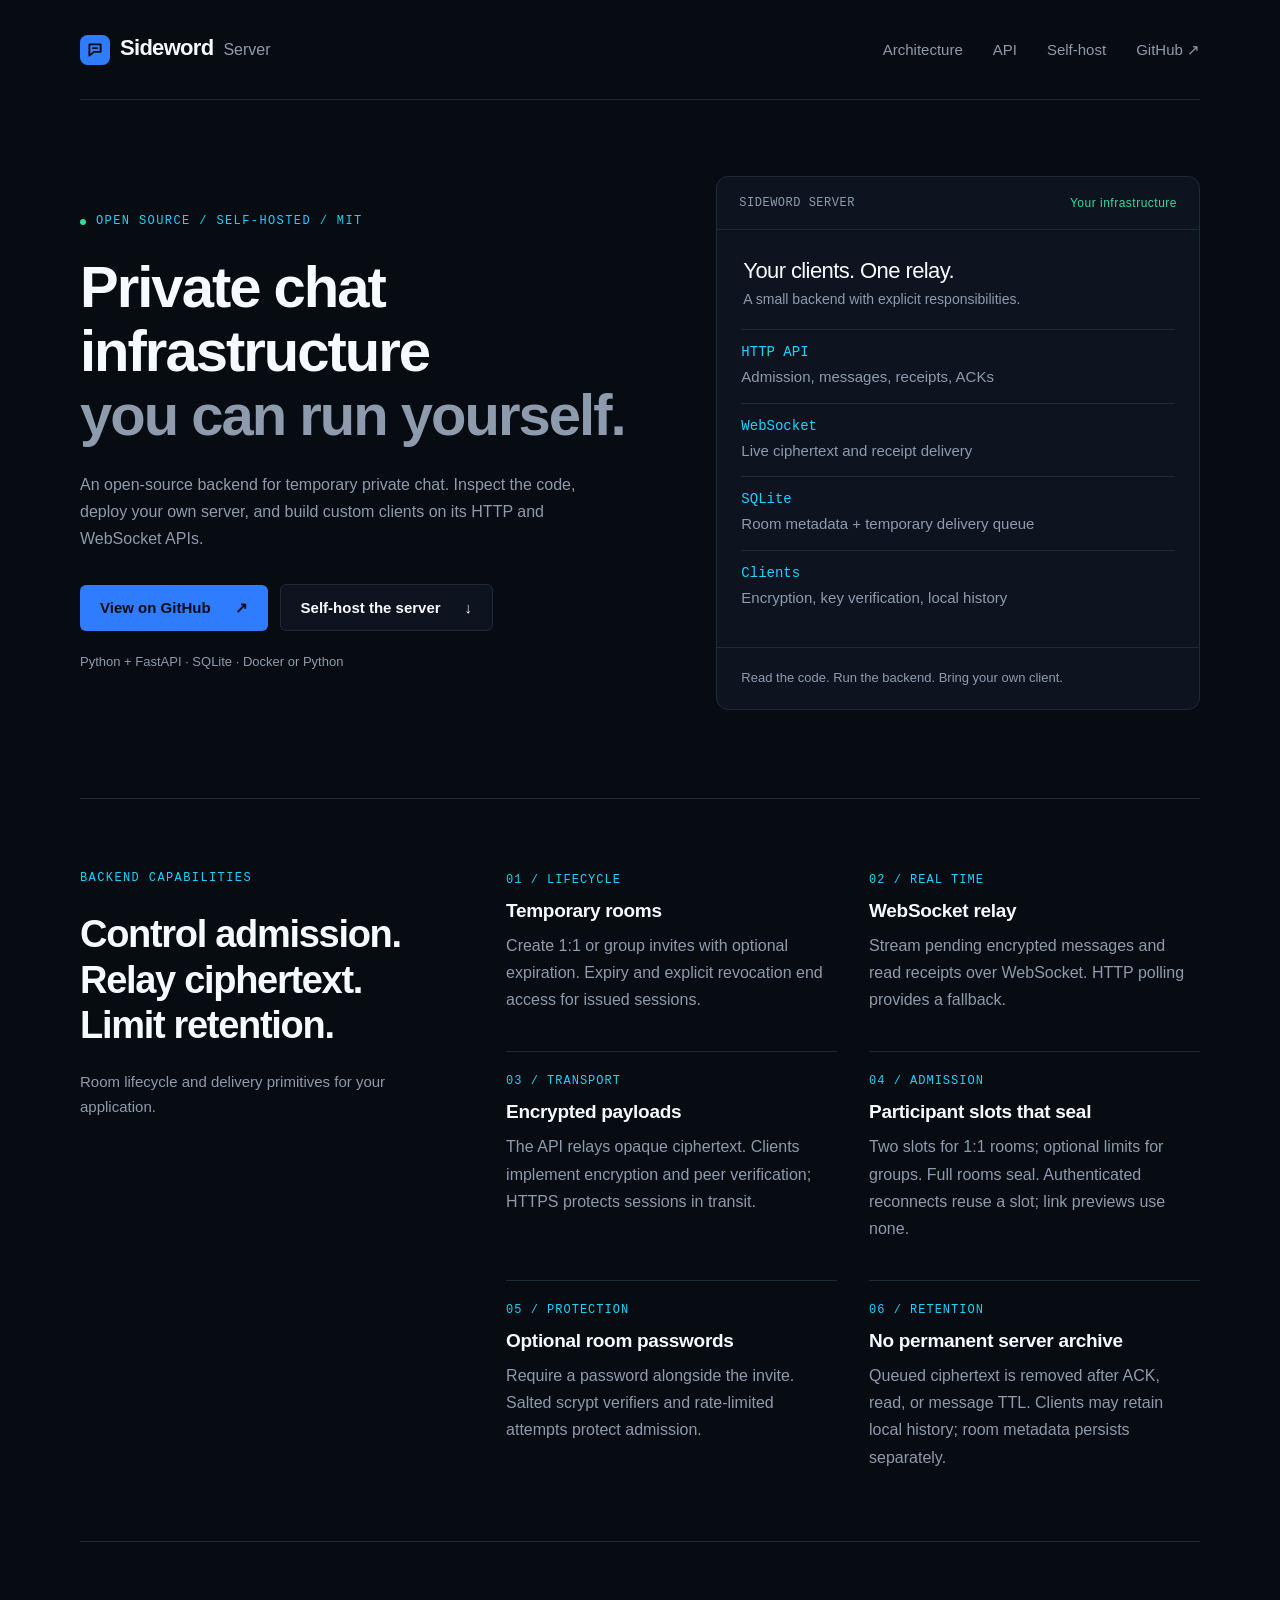
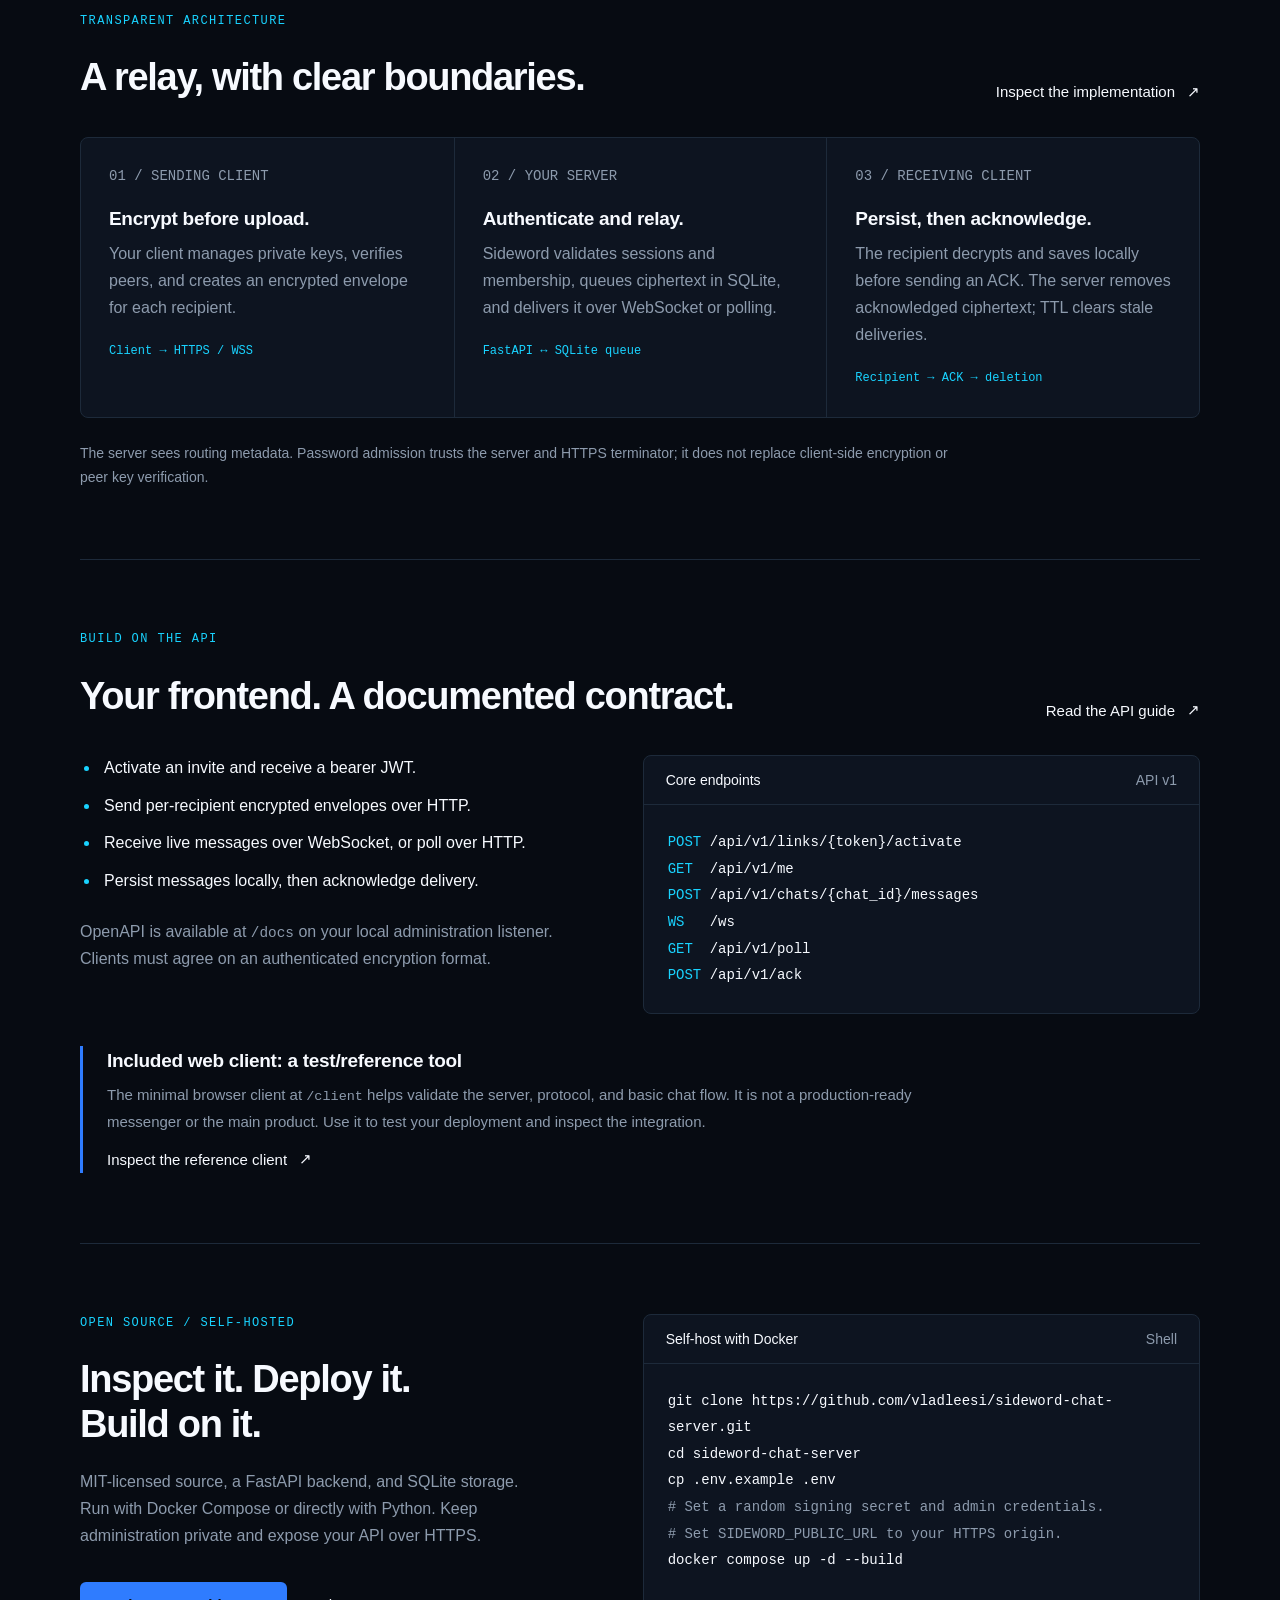
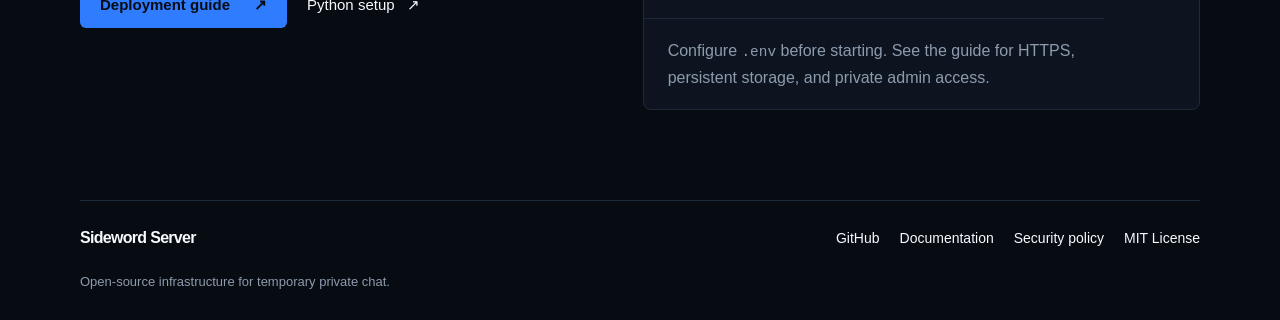
==== docs/index.html @ 50b50681 "docs: refocus landing site on the self-hosted backend" ====
<!doctype html>
<html lang="en">
<head>
  <meta charset="utf-8">
  <meta name="viewport" content="width=device-width, initial-scale=1">
  <meta name="color-scheme" content="dark">
  <meta name="theme-color" content="#070B12">
  <meta name="description" content="Open-source, self-hosted backend for temporary private chat. Build custom clients on HTTP and WebSocket APIs with expiring invites and encrypted payload relay.">
  <title>Sideword Server | Open-Source, Self-Hosted Chat Backend</title>
  <link rel="canonical" href="https://vladleesi.dev/sideword-chat-server/">
  <link rel="sitemap" type="application/xml" href="./sitemap.xml">
  <meta name="robots" content="index, follow, max-image-preview:large">
  <meta property="og:type" content="website">
  <meta property="og:site_name" content="Sideword Server">
  <meta property="og:locale" content="en_US">
  <meta property="og:title" content="Sideword Server | Open-Source, Self-Hosted Chat Backend">
  <meta property="og:description" content="Open-source, self-hosted backend for temporary private chat. Build custom clients on HTTP and WebSocket APIs with expiring invites and encrypted payload relay.">
  <meta property="og:url" content="https://vladleesi.dev/sideword-chat-server/">
  <meta property="og:image" content="https://vladleesi.dev/sideword-chat-server/social-card.png">
  <meta property="og:image:type" content="image/png">
  <meta property="og:image:width" content="1200">
  <meta property="og:image:height" content="630">
  <meta property="og:image:alt" content="Sideword Server. Open-source, self-hosted backend for temporary private chat. HTTP API, WebSocket relay, and expiring invites.">
  <meta name="twitter:card" content="summary_large_image">
  <meta name="twitter:title" content="Sideword Server | Open-Source, Self-Hosted Chat Backend">
  <meta name="twitter:description" content="Open-source, self-hosted backend for temporary private chat. Build custom clients on HTTP and WebSocket APIs with expiring invites and encrypted payload relay.">
  <meta name="twitter:image" content="https://vladleesi.dev/sideword-chat-server/social-card.png">
  <meta name="twitter:image:alt" content="Sideword Server. Open-source, self-hosted backend for temporary private chat. HTTP API, WebSocket relay, and expiring invites.">
  <link rel="icon" href="./mark.svg" type="image/svg+xml">
  <link rel="stylesheet" href="./site.css">
  <script type="application/ld+json">
{
  "@context": "https://schema.org",
  "@graph": [
    {
      "@type": "WebSite",
      "@id": "https://vladleesi.dev/sideword-chat-server/#website",
      "url": "https://vladleesi.dev/sideword-chat-server/",
      "name": "Sideword Server",
      "description": "Open-source, self-hosted backend for temporary private chat. Build custom clients on HTTP and WebSocket APIs with expiring invites and encrypted payload relay.",
      "inLanguage": "en"
    },
    {
      "@type": "WebPage",
      "@id": "https://vladleesi.dev/sideword-chat-server/#webpage",
      "url": "https://vladleesi.dev/sideword-chat-server/",
      "name": "Sideword Server | Open-Source, Self-Hosted Chat Backend",
      "description": "Open-source, self-hosted backend for temporary private chat. Build custom clients on HTTP and WebSocket APIs with expiring invites and encrypted payload relay.",
      "inLanguage": "en",
      "isPartOf": {
        "@id": "https://vladleesi.dev/sideword-chat-server/#website"
      },
      "about": {
        "@id": "https://vladleesi.dev/sideword-chat-server/#software"
      },
      "primaryImageOfPage": {
        "@type": "ImageObject",
        "url": "https://vladleesi.dev/sideword-chat-server/social-card.png",
        "width": 1200,
        "height": 630
      }
    },
    {
      "@type": "SoftwareSourceCode",
      "@id": "https://vladleesi.dev/sideword-chat-server/#software",
      "name": "Sideword Server",
      "description": "Open-source, self-hosted backend for temporary private chat. Build custom clients on HTTP and WebSocket APIs with expiring invites and encrypted payload relay.",
      "url": "https://vladleesi.dev/sideword-chat-server/",
      "codeRepository": "https://github.com/vladleesi/sideword-chat-server",
      "license": "https://opensource.org/license/mit",
      "programmingLanguage": [
        "Python",
        "JavaScript"
      ],
      "runtimePlatform": "Python 3.12+",
      "isAccessibleForFree": true
    }
  ]
}
  </script>
</head>
<body>
  <a class="skip-link" href="#main">Skip to content</a>
  <header class="header wrap">
    <a class="brand" href="./" aria-label="Sideword home"><img src="./mark.svg" width="30" height="30" alt="">Sideword <span class="brand-suffix">Server</span></a>
    <nav aria-label="Main navigation">
      <a href="#how-it-works">Architecture</a>
      <a href="#api">API</a>
      <a href="#deploy">Self-host</a>
      <a href="https://github.com/vladleesi/sideword-chat-server">GitHub <span aria-hidden="true">&#8599;</span></a>
    </nav>
  </header>
  <main id="main">
    <section class="hero wrap" aria-labelledby="hero-title">
      <div class="hero-copy">
        <p class="eyebrow"><span class="signal" aria-hidden="true"></span> Open source / Self-hosted / MIT</p>
        <h1 id="hero-title">Private chat infrastructure<br><span>you can run yourself.</span></h1>
        <p class="lead">An open-source backend for temporary private chat. Inspect the code, deploy your own server, and build custom clients on its HTTP and WebSocket APIs.</p>
        <div class="actions">
          <a class="button primary" href="https://github.com/vladleesi/sideword-chat-server">View on GitHub <span aria-hidden="true">&#8599;</span></a>
          <a class="button secondary" href="#deploy">Self-host the server <span aria-hidden="true">&#8595;</span></a>
        </div>
        <p class="footnote">Python + FastAPI &middot; SQLite &middot; Docker or Python</p>
      </div>
      <figure class="room" aria-labelledby="room-caption">
        <div class="room-top"><span class="mono">SIDEWORD SERVER</span><span class="sealed">Your infrastructure</span></div>
        <div class="room-heading"><span class="room-title">Your clients. One relay.</span><span class="muted">A small backend with explicit responsibilities.</span></div>
        <dl class="server-contract">
          <div><dt>HTTP API</dt><dd>Admission, messages, receipts, ACKs</dd></div>
          <div><dt>WebSocket</dt><dd>Live ciphertext and receipt delivery</dd></div>
          <div><dt>SQLite</dt><dd>Room metadata + temporary delivery queue</dd></div>
          <div><dt>Clients</dt><dd>Encryption, key verification, local history</dd></div>
        </dl>
        <figcaption id="room-caption">Read the code. Run the backend. Bring your own client.</figcaption>
      </figure>
    </section>
    <section class="features wrap" id="privacy" aria-labelledby="privacy-title">
      <div class="section-intro"><p class="eyebrow">Backend capabilities</p><h2 id="privacy-title">Control admission.<br>Relay ciphertext.<br>Limit retention.</h2><p>Room lifecycle and delivery primitives for your application.</p></div>
      <div class="feature-grid">
        <article><span class="number">01 / LIFECYCLE</span><h3>Temporary rooms</h3><p>Create 1:1 or group invites with optional expiration. Expiry and explicit revocation end access for issued sessions.</p></article>
        <article><span class="number">02 / REAL TIME</span><h3>WebSocket relay</h3><p>Stream pending encrypted messages and read receipts over WebSocket. HTTP polling provides a fallback.</p></article>
        <article><span class="number">03 / TRANSPORT</span><h3>Encrypted payloads</h3><p>The API relays opaque ciphertext. Clients implement encryption and peer verification; HTTPS protects sessions in transit.</p></article>
        <article><span class="number">04 / ADMISSION</span><h3>Participant slots that seal</h3><p>Two slots for 1:1 rooms; optional limits for groups. Full rooms seal. Authenticated reconnects reuse a slot; link previews use none.</p></article>
        <article><span class="number">05 / PROTECTION</span><h3>Optional room passwords</h3><p>Require a password alongside the invite. Salted scrypt verifiers and rate-limited attempts protect admission.</p></article>
        <article><span class="number">06 / RETENTION</span><h3>No permanent server archive</h3><p>Queued ciphertext is removed after ACK, read, or message TTL. Clients may retain local history; room metadata persists separately.</p></article>
      </div>
    </section>
    <section class="how wrap" id="how-it-works" aria-labelledby="how-title">
      <div class="section-heading"><div><p class="eyebrow">Transparent architecture</p><h2 id="how-title">A relay, with clear boundaries.</h2></div><a class="text-link" href="https://github.com/vladleesi/sideword-chat-server/tree/main/app">Inspect the implementation <span aria-hidden="true">&#8599;</span></a></div>
      <ol class="steps">
        <li><span class="step-number">01 / SENDING CLIENT</span><h3>Encrypt before upload.</h3><p>Your client manages private keys, verifies peers, and creates an encrypted envelope for each recipient.</p><code>Client &#8594; HTTPS / WSS</code></li>
        <li><span class="step-number">02 / YOUR SERVER</span><h3>Authenticate and relay.</h3><p>Sideword validates sessions and membership, queues ciphertext in SQLite, and delivers it over WebSocket or polling.</p><code>FastAPI &#8596; SQLite queue</code></li>
        <li><span class="step-number">03 / RECEIVING CLIENT</span><h3>Persist, then acknowledge.</h3><p>The recipient decrypts and saves locally before sending an ACK. The server removes acknowledged ciphertext; TTL clears stale deliveries.</p><code>Recipient &#8594; ACK &#8594; deletion</code></li>
      </ol>
      <p class="architecture-note">The server sees routing metadata. Password admission trusts the server and HTTPS terminator; it does not replace client-side encryption or peer key verification.</p>
    </section>
    <section class="developer wrap" id="api" aria-labelledby="api-title">
      <div class="section-heading"><div><p class="eyebrow">Build on the API</p><h2 id="api-title">Your frontend. A documented contract.</h2></div><a class="text-link" href="https://github.com/vladleesi/sideword-chat-server/blob/main/docs/API.md">Read the API guide <span aria-hidden="true">&#8599;</span></a></div>
      <div class="developer-grid">
        <div>
          <ul class="api-points">
            <li>Activate an invite and receive a bearer JWT.</li>
            <li>Send per-recipient encrypted envelopes over HTTP.</li>
            <li>Receive live messages over WebSocket, or poll over HTTP.</li>
            <li>Persist messages locally, then acknowledge delivery.</li>
          </ul>
          <p class="muted">OpenAPI is available at <code>/docs</code> on your local administration listener. Clients must agree on an authenticated encryption format.</p>
        </div>
        <div class="code-panel"><div class="code-heading">Core endpoints <span>API v1</span></div><pre tabindex="0" aria-label="Core HTTP and WebSocket endpoints"><code><span class="code-accent">POST</span> /api/v1/links/{token}/activate
<span class="code-accent">GET </span> /api/v1/me
<span class="code-accent">POST</span> /api/v1/chats/{chat_id}/messages
<span class="code-accent">WS  </span> /ws
<span class="code-accent">GET </span> /api/v1/poll
<span class="code-accent">POST</span> /api/v1/ack</code></pre></div>
      </div>
      <aside class="reference-note"><h3>Included web client: a test/reference tool</h3><p>The minimal browser client at <code>/client</code> helps validate the server, protocol, and basic chat flow. It is not a production-ready messenger or the main product. Use it to test your deployment and inspect the integration.</p><a class="text-link" href="https://github.com/vladleesi/sideword-chat-server/blob/main/app/static/client.js">Inspect the reference client <span aria-hidden="true">&#8599;</span></a></aside>
    </section>
    <section class="open-source wrap" id="deploy" aria-labelledby="source-title">
      <div><p class="eyebrow">Open source / Self-hosted</p><h2 id="source-title">Inspect it. Deploy it.<br>Build on it.</h2><p>MIT-licensed source, a FastAPI backend, and SQLite storage. Run with Docker Compose or directly with Python. Keep administration private and expose your API over HTTPS.</p><div class="actions"><a class="button primary" href="https://github.com/vladleesi/sideword-chat-server#docker">Deployment guide <span aria-hidden="true">&#8599;</span></a><a class="text-link" href="https://github.com/vladleesi/sideword-chat-server#run-locally">Python setup <span aria-hidden="true">&#8599;</span></a></div></div>
      <div class="code-panel"><div class="code-heading">Self-host with Docker <span>Shell</span></div><pre tabindex="0" aria-label="Docker deployment commands"><code>git clone https://github.com/vladleesi/sideword-chat-server.git
cd sideword-chat-server
cp .env.example .env
<span class="code-comment"># Set a random signing secret and admin credentials.</span>
<span class="code-comment"># Set SIDEWORD_PUBLIC_URL to your HTTPS origin.</span>
docker compose up -d --build</code></pre><p class="code-note">Configure <code>.env</code> before starting. See the guide for HTTPS, persistent storage, and private admin access.</p></div>
    </section>
  </main>
  <footer class="footer wrap"><a class="brand" href="./">Sideword Server</a><nav aria-label="Project resources"><a href="https://github.com/vladleesi/sideword-chat-server">GitHub</a><a href="https://github.com/vladleesi/sideword-chat-server#readme">Documentation</a><a href="https://github.com/vladleesi/sideword-chat-server/blob/main/SECURITY.md">Security policy</a><a href="https://github.com/vladleesi/sideword-chat-server/blob/main/LICENSE">MIT License</a></nav><p>Open-source infrastructure for temporary private chat.</p></footer>
</body>
</html>
---- docs/site.css ----
:root {
  color-scheme: dark;
  --bg: #070B12;
  --surface: #0D1420;
  --elevated: #121C2A;
  --primary: #2F7CFF;
  --cyan: #19D3FF;
  --primary-hover: #4A8DFF;
  --text: #F7FAFF;
  --muted: #8D9BAD;
  --border: #1D2A3A;
  --success: #35D99A;
  --danger: #FF5570;
  font-family: -apple-system, BlinkMacSystemFont, "Segoe UI", sans-serif;
  background: var(--bg);
  color: var(--text);
}
* { box-sizing: border-box; }
body { margin: 0; }
a { color: inherit; text-decoration: none; }
a:hover { color: var(--cyan); }
a:focus-visible { outline: 2px solid var(--cyan); outline-offset: 6px; }
p { line-height: 1.7; }
h1, h2, h3, p, figure, dl { margin: 0; }
h1, h2, h3 { font-weight: 600; }
.wrap { width: min(1120px, calc(100% - 64px)); margin-inline: auto; }
.muted, .footnote { color: var(--muted); }
.mono, .number, .eyebrow { font-family: ui-monospace, SFMono-Regular, Consolas, monospace; }
.skip-link { position: absolute; left: 16px; top: -100px; padding: 12px; background: var(--elevated); z-index: 2; }
.skip-link:focus { top: 12px; }
.header { display: flex; align-items: center; justify-content: space-between; min-height: 100px; border-bottom: 1px solid var(--border); gap: 24px; }
.brand { display: inline-flex; align-items: baseline; flex-shrink: 0; white-space: nowrap; gap: 10px; font-size: 22px; font-weight: 650; letter-spacing: -.7px; }
.brand img { align-self: center; }
.header nav { display: flex; gap: 30px; font-size: 15px; color: var(--muted); }
.hero { display: grid; grid-template-columns: 1.2fr 1fr; gap: 56px; align-items: center; padding-block: 76px 88px; }
.eyebrow { display: flex; align-items: center; gap: 10px; font-size: 12px; line-height: 1.6; text-transform: uppercase; letter-spacing: 1.4px; color: var(--cyan); margin-bottom: 24px; }
.signal { width: 6px; height: 6px; border-radius: 50%; background: var(--success); flex-shrink: 0; }
h1 { font-size: clamp(38px, 4.6vw, 58px); line-height: 1.1; letter-spacing: -2px; }
h1 span { color: var(--muted); }
.lead { max-width: 540px; margin-top: 24px; color: var(--muted); font-size: 16px; }
.hero .actions { gap: 12px; }
.actions { display: flex; gap: 26px; align-items: center; flex-wrap: wrap; margin-top: 32px; }
.button { display: inline-flex; align-items: center; justify-content: space-between; gap: 24px; padding: 14px 20px; border-radius: 6px; font-size: 15px; font-weight: 650; }
.primary { background: var(--primary); color: var(--bg); }
.primary:hover { background: var(--primary-hover); color: var(--bg); }
.text-link { display: inline-flex; align-items: center; gap: 12px; font-size: 15px; }
.footnote { margin-top: 20px; font-size: 13px; }
.room { background: var(--surface); border: 1px solid var(--border); border-radius: 12px; position: relative; }
.room-top { display: flex; align-items: center; justify-content: space-between; gap: 12px; padding: 19px 22px; border-bottom: 1px solid var(--border); font-size: 12px; letter-spacing: .5px; color: var(--muted); }
.sealed { color: var(--success); display: flex; gap: 6px; align-items: center; }
.room-heading { padding: 28px 26px 22px; display: flex; flex-direction: column; gap: 7px; font-size: 14px; }
.room-title { font-size: 22px; letter-spacing: -.6px; }
figcaption { padding: 20px 24px; border-top: 1px solid var(--border); font-size: 13px; line-height: 1.6; color: var(--muted); }
.features { display: grid; grid-template-columns: .8fr 1.5fr; gap: 56px; padding-block: 70px; border-top: 1px solid var(--border); }
h2 { font-size: clamp(28px, 3vw, 38px); line-height: 1.2; letter-spacing: -1.3px; }
.section-intro > p:last-child { margin-top: 20px; font-size: 15px; color: var(--muted); }
.feature-grid { display: grid; grid-template-columns: repeat(2, minmax(0, 1fr)); gap: 38px 32px; }
.number { font-size: 12px; letter-spacing: 1px; color: var(--cyan); }
h3 { font-size: 19px; letter-spacing: -.3px; margin: 13px 0 10px; }
.feature-grid p, .steps p { color: var(--muted); font-size: 16px; }
.how { padding-block: 70px; border-top: 1px solid var(--border); }
.section-heading { display: flex; justify-content: space-between; align-items: end; gap: 24px; }
.section-heading > span { font-size: 12px; letter-spacing: 1px; }
.steps { list-style: none; padding: 0; margin: 36px 0 0; display: grid; grid-template-columns: repeat(3, minmax(0, 1fr)); border: 1px solid var(--border); border-radius: 8px; background: var(--surface); }
.steps li { padding: 28px; }
.steps li + li { border-left: 1px solid var(--border); }
.step-number { font-family: ui-monospace, monospace; color: var(--muted); font-size: 14px; }
.steps h3 { margin-top: 24px; }
.open-source { display: grid; grid-template-columns: minmax(0, 1fr) minmax(0, 1.1fr); gap: 56px; padding-block: 70px 90px; border-top: 1px solid var(--border); }
.open-source > div > p:not(.eyebrow) { color: var(--muted); font-size: 16px; margin-top: 20px; max-width: 460px; }
.open-source .actions { gap: 20px; }
.footer { display: flex; align-items: center; gap: 24px; justify-content: space-between; padding-block: 28px; border-top: 1px solid var(--border); }
.footer .brand { font-size: 16px; }
.footer p { color: var(--muted); font-size: 13px; }

.brand-suffix { color: var(--muted); font-size: 16px; font-weight: 400; letter-spacing: 0; }
.header nav, .footer nav { flex-wrap: wrap; }
.hero > *, .features > *, .developer-grid > *, .open-source > * { min-width: 0; }
.secondary { border: 1px solid var(--border); background: var(--surface); }
.secondary:hover { border-color: var(--primary); color: var(--text); background: var(--elevated); }
.server-contract { padding: 0 24px 24px; }
.server-contract > div { padding-block: 14px; border-top: 1px solid var(--border); }
.server-contract dt { font-family: ui-monospace, monospace; color: var(--cyan); font-size: 14px; }
.server-contract dd { margin: 6px 0 0; font-size: 15px; line-height: 1.5; color: var(--muted); }
.feature-grid article { border-top: 1px solid var(--border); padding-top: 18px; }
.feature-grid article:nth-child(-n+2) { border-top: 0; padding-top: 0; }
.steps code { display: block; font-size: 12px; line-height: 1.7; color: var(--cyan); margin-top: 20px; overflow-wrap: anywhere; }
.architecture-note { color: var(--muted); font-size: 14px; margin-top: 24px; max-width: 880px; }
.developer { padding-block: 70px; border-top: 1px solid var(--border); }
.developer-grid { display: grid; grid-template-columns: minmax(0, 1fr) minmax(0, 1.1fr); gap: 56px; align-items: start; margin-top: 36px; }
.api-points { margin: 0 0 24px; padding-left: 20px; line-height: 1.6; }
.api-points li { margin-bottom: 12px; padding-left: 4px; }
.api-points li::marker { color: var(--cyan); }
code { font-family: ui-monospace, SFMono-Regular, Consolas, monospace; font-size: .9em; }
.code-panel { border: 1px solid var(--border); border-radius: 8px; background: var(--surface); overflow: hidden; align-self: start; }
.code-heading { padding: 16px 22px; display: flex; flex-wrap: wrap; gap: 12px; justify-content: space-between; border-bottom: 1px solid var(--border); font-size: 14px; }
.code-heading span { color: var(--muted); }
pre { margin: 0; padding: 24px; line-height: 1.9; font-size: 14px; white-space: pre-wrap; overflow-wrap: anywhere; }
pre code { font-size: inherit; }
pre:focus-visible { outline: 2px solid var(--cyan); outline-offset: -3px; }
.code-accent { color: var(--cyan); }
.code-comment { color: var(--muted); }
.code-note { border-top: 1px solid var(--border); padding: 18px 24px; font-size: 13px; color: var(--muted); }
.reference-note { margin-top: 32px; border-left: 3px solid var(--primary); padding: 4px 0 4px 24px; }
.reference-note h3 { margin-top: 0; }
.reference-note p { color: var(--muted); font-size: 15px; max-width: 870px; }
.reference-note a { margin-top: 16px; }
.footer { flex-wrap: wrap; }
.footer nav { display: flex; gap: 20px; font-size: 14px; }
.footer p { flex-basis: 100%; }

@media (max-width: 900px) {
  .hero { gap: 36px; padding-block: 70px 90px; }
  h1 { letter-spacing: -2px; }
  .features { grid-template-columns: 1fr; gap: 36px; }
  .hero { grid-template-columns: 1fr; }
  .hero-copy { max-width: 720px; }
  .room { width: 100%; }
  .developer-grid { gap: 32px; }
  .section-intro { max-width: 460px; }
  .open-source { gap: 40px; }
}
@media (max-width: 650px) {
  .wrap { width: calc(100% - 36px); }
  .header { min-height: 82px; flex-wrap: wrap; padding-block: 18px; gap: 18px; }
  .header nav { gap: 20px; font-size: 14px; }
  .hero { grid-template-columns: 1fr; gap: 48px; padding-block: 50px 74px; }
  h1 { font-size: clamp(36px, 9vw, 52px); }
  .lead { font-size: 15px; }
  .room { width: 100%; }
  .features, .how, .developer, .open-source { padding-block: 48px; }
  .feature-grid { gap: 30px; }
  .section-heading { display: block; }
  .section-heading > span, .section-heading > a { display: block; margin-top: 20px; }
  .steps, .open-source, .developer-grid { grid-template-columns: 1fr; }
  .steps li + li { border-left: 0; border-top: 1px solid var(--border); }
  .steps h3 { margin-top: 16px; }
  .footer { flex-wrap: wrap; gap: 16px; }
  .footer p { width: 100%; order: 3; }
}
@media (max-width: 460px) {
  .feature-grid { grid-template-columns: 1fr; }
  .actions { gap: 20px; }
}
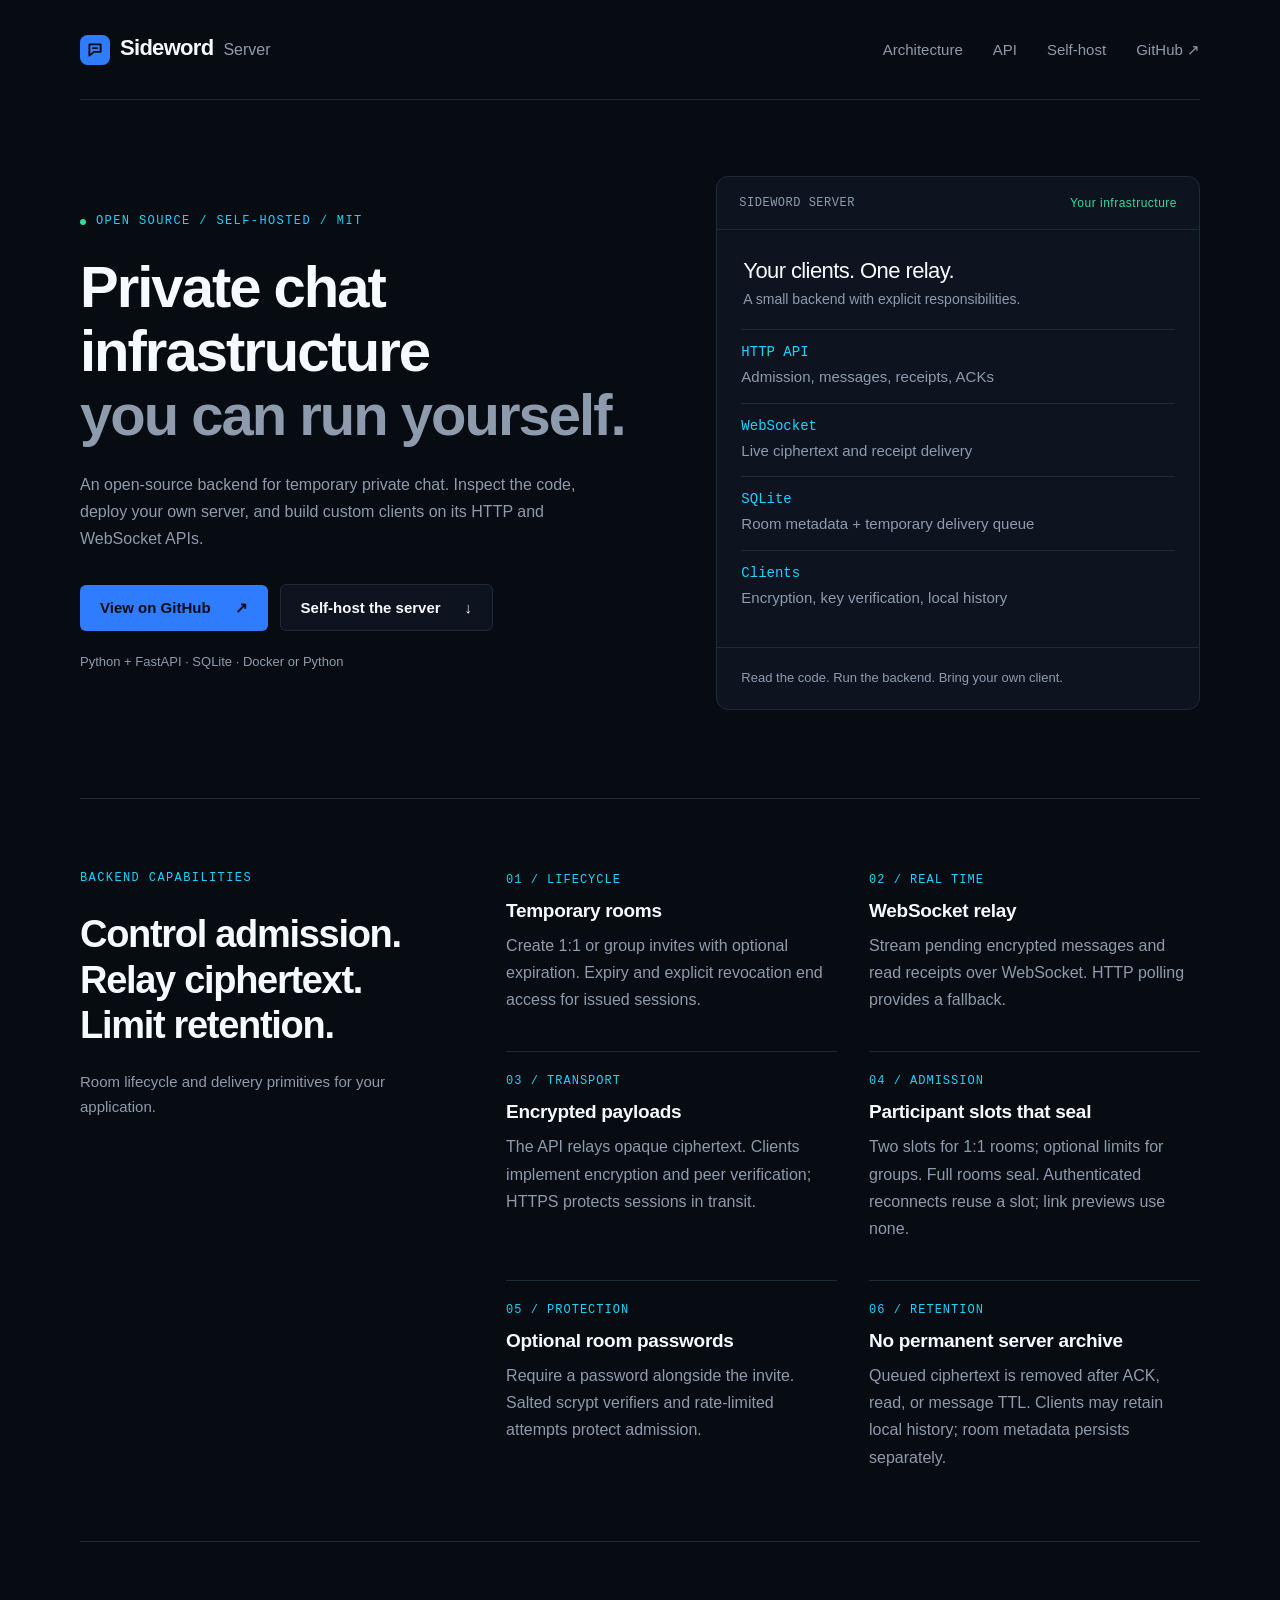
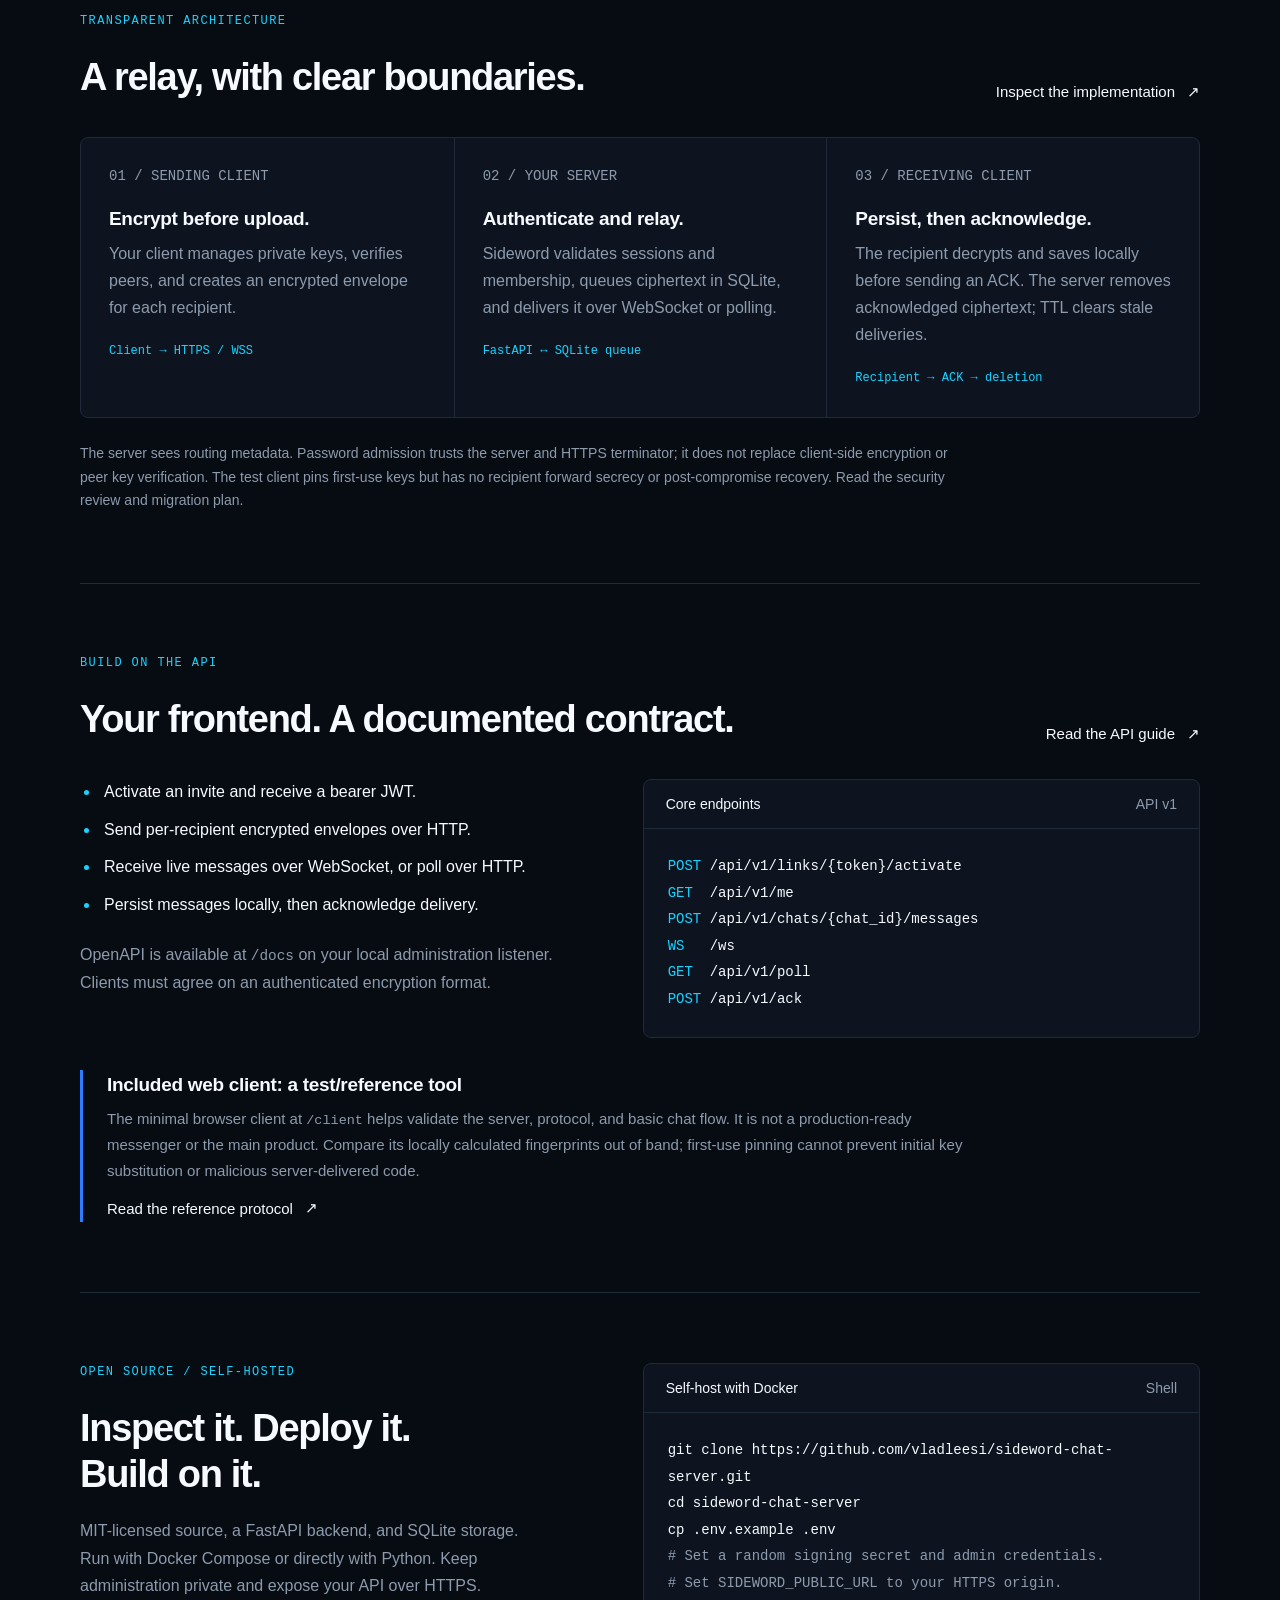
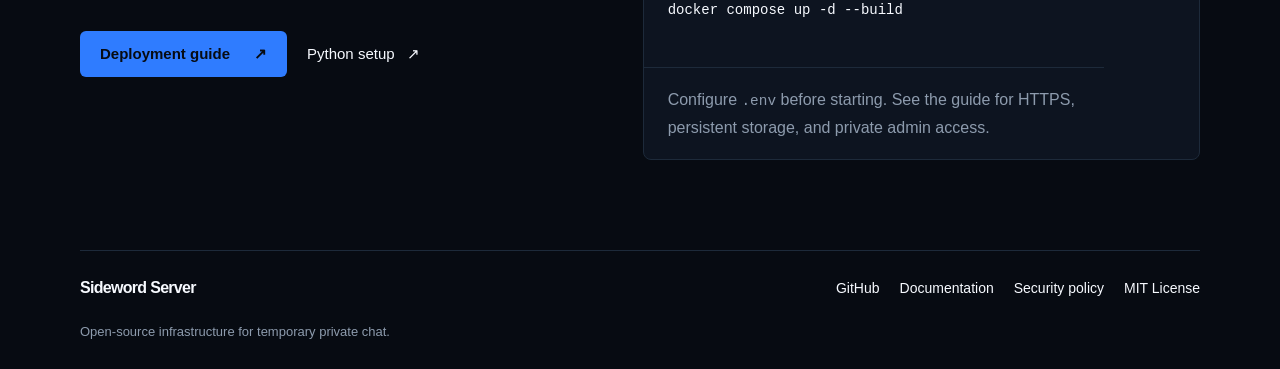
==== commit 08341bad: "fix: harden client identity checks and websocket sessions" ====
--- a/docs/index.html
+++ b/docs/index.html
@@ -132,7 +132,7 @@
         <li><span class="step-number">02 / YOUR SERVER</span><h3>Authenticate and relay.</h3><p>Sideword validates sessions and membership, queues ciphertext in SQLite, and delivers it over WebSocket or polling.</p><code>FastAPI &#8596; SQLite queue</code></li>
         <li><span class="step-number">03 / RECEIVING CLIENT</span><h3>Persist, then acknowledge.</h3><p>The recipient decrypts and saves locally before sending an ACK. The server removes acknowledged ciphertext; TTL clears stale deliveries.</p><code>Recipient &#8594; ACK &#8594; deletion</code></li>
       </ol>
-      <p class="architecture-note">The server sees routing metadata. Password admission trusts the server and HTTPS terminator; it does not replace client-side encryption or peer key verification.</p>
+      <p class="architecture-note">The server sees routing metadata. Password admission trusts the server and HTTPS terminator; it does not replace client-side encryption or peer key verification. The test client pins first-use keys but has no recipient forward secrecy or post-compromise recovery. <a href="https://github.com/vladleesi/sideword-chat-server/blob/main/docs/SECURITY_REVIEW.md">Read the security review and migration plan.</a></p>
     </section>
     <section class="developer wrap" id="api" aria-labelledby="api-title">
       <div class="section-heading"><div><p class="eyebrow">Build on the API</p><h2 id="api-title">Your frontend. A documented contract.</h2></div><a class="text-link" href="https://github.com/vladleesi/sideword-chat-server/blob/main/docs/API.md">Read the API guide <span aria-hidden="true">&#8599;</span></a></div>
@@ -153,10 +153,10 @@
 <span class="code-accent">GET </span> /api/v1/poll
 <span class="code-accent">POST</span> /api/v1/ack</code></pre></div>
       </div>
-      <aside class="reference-note"><h3>Included web client: a test/reference tool</h3><p>The minimal browser client at <code>/client</code> helps validate the server, protocol, and basic chat flow. It is not a production-ready messenger or the main product. Use it to test your deployment and inspect the integration.</p><a class="text-link" href="https://github.com/vladleesi/sideword-chat-server/blob/main/app/static/client.js">Inspect the reference client <span aria-hidden="true">&#8599;</span></a></aside>
+      <aside class="reference-note"><h3>Included web client: a test/reference tool</h3><p>The minimal browser client at <code>/client</code> helps validate the server, protocol, and basic chat flow. It is not a production-ready messenger or the main product. Compare its locally calculated fingerprints out of band; first-use pinning cannot prevent initial key substitution or malicious server-delivered code.</p><a class="text-link" href="https://github.com/vladleesi/sideword-chat-server/blob/main/docs/PROTOCOL.md">Read the reference protocol <span aria-hidden="true">&#8599;</span></a></aside>
     </section>
     <section class="open-source wrap" id="deploy" aria-labelledby="source-title">
-      <div><p class="eyebrow">Open source / Self-hosted</p><h2 id="source-title">Inspect it. Deploy it.<br>Build on it.</h2><p>MIT-licensed source, a FastAPI backend, and SQLite storage. Run with Docker Compose or directly with Python. Keep administration private and expose your API over HTTPS.</p><div class="actions"><a class="button primary" href="https://github.com/vladleesi/sideword-chat-server#docker">Deployment guide <span aria-hidden="true">&#8599;</span></a><a class="text-link" href="https://github.com/vladleesi/sideword-chat-server#run-locally">Python setup <span aria-hidden="true">&#8599;</span></a></div></div>
+      <div><p class="eyebrow">Open source / Self-hosted</p><h2 id="source-title">Inspect it. Deploy it.<br>Build on it.</h2><p>MIT-licensed source, a FastAPI backend, and SQLite storage. Run with Docker Compose or directly with Python. Keep administration private and expose your API over HTTPS.</p><div class="actions"><a class="button primary" href="https://github.com/vladleesi/sideword-chat-server#public-access">Deployment guide <span aria-hidden="true">&#8599;</span></a><a class="text-link" href="https://github.com/vladleesi/sideword-chat-server#run-locally">Python setup <span aria-hidden="true">&#8599;</span></a></div></div>
       <div class="code-panel"><div class="code-heading">Self-host with Docker <span>Shell</span></div><pre tabindex="0" aria-label="Docker deployment commands"><code>git clone https://github.com/vladleesi/sideword-chat-server.git
 cd sideword-chat-server
 cp .env.example .env
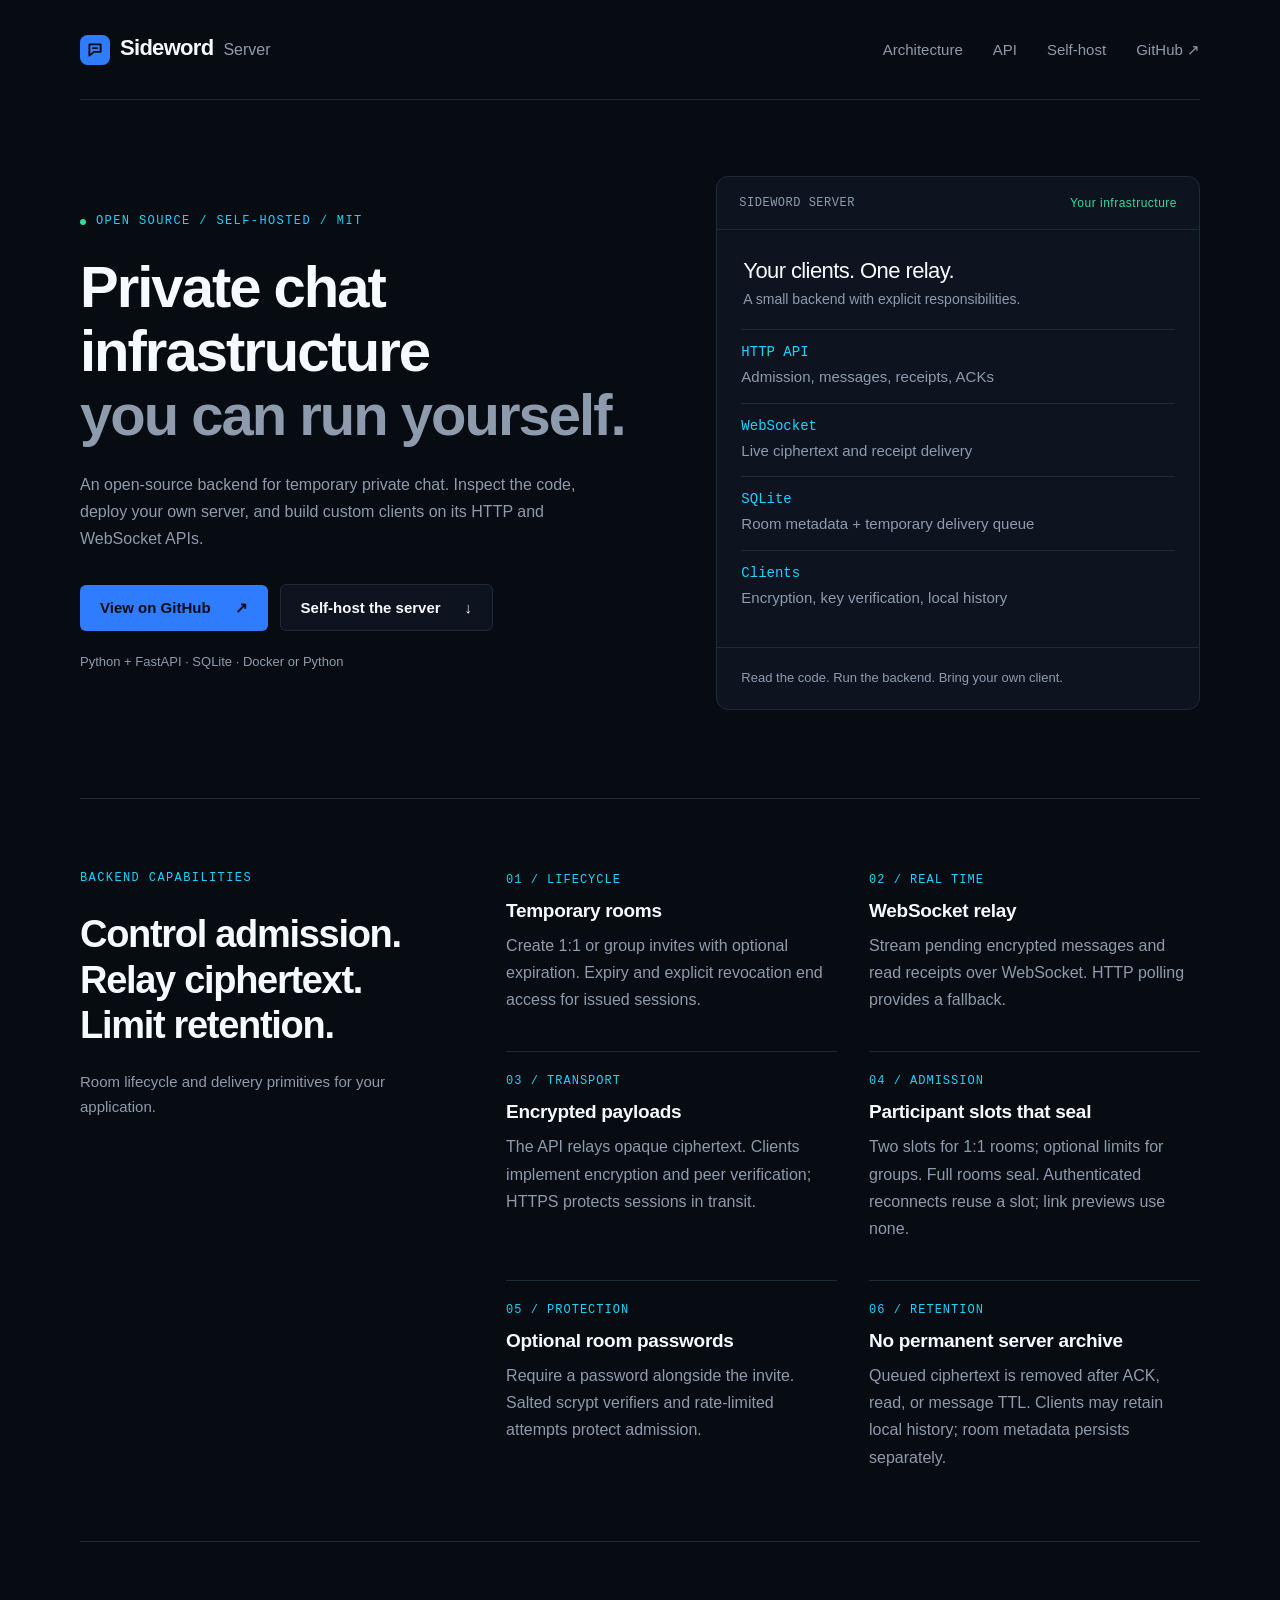
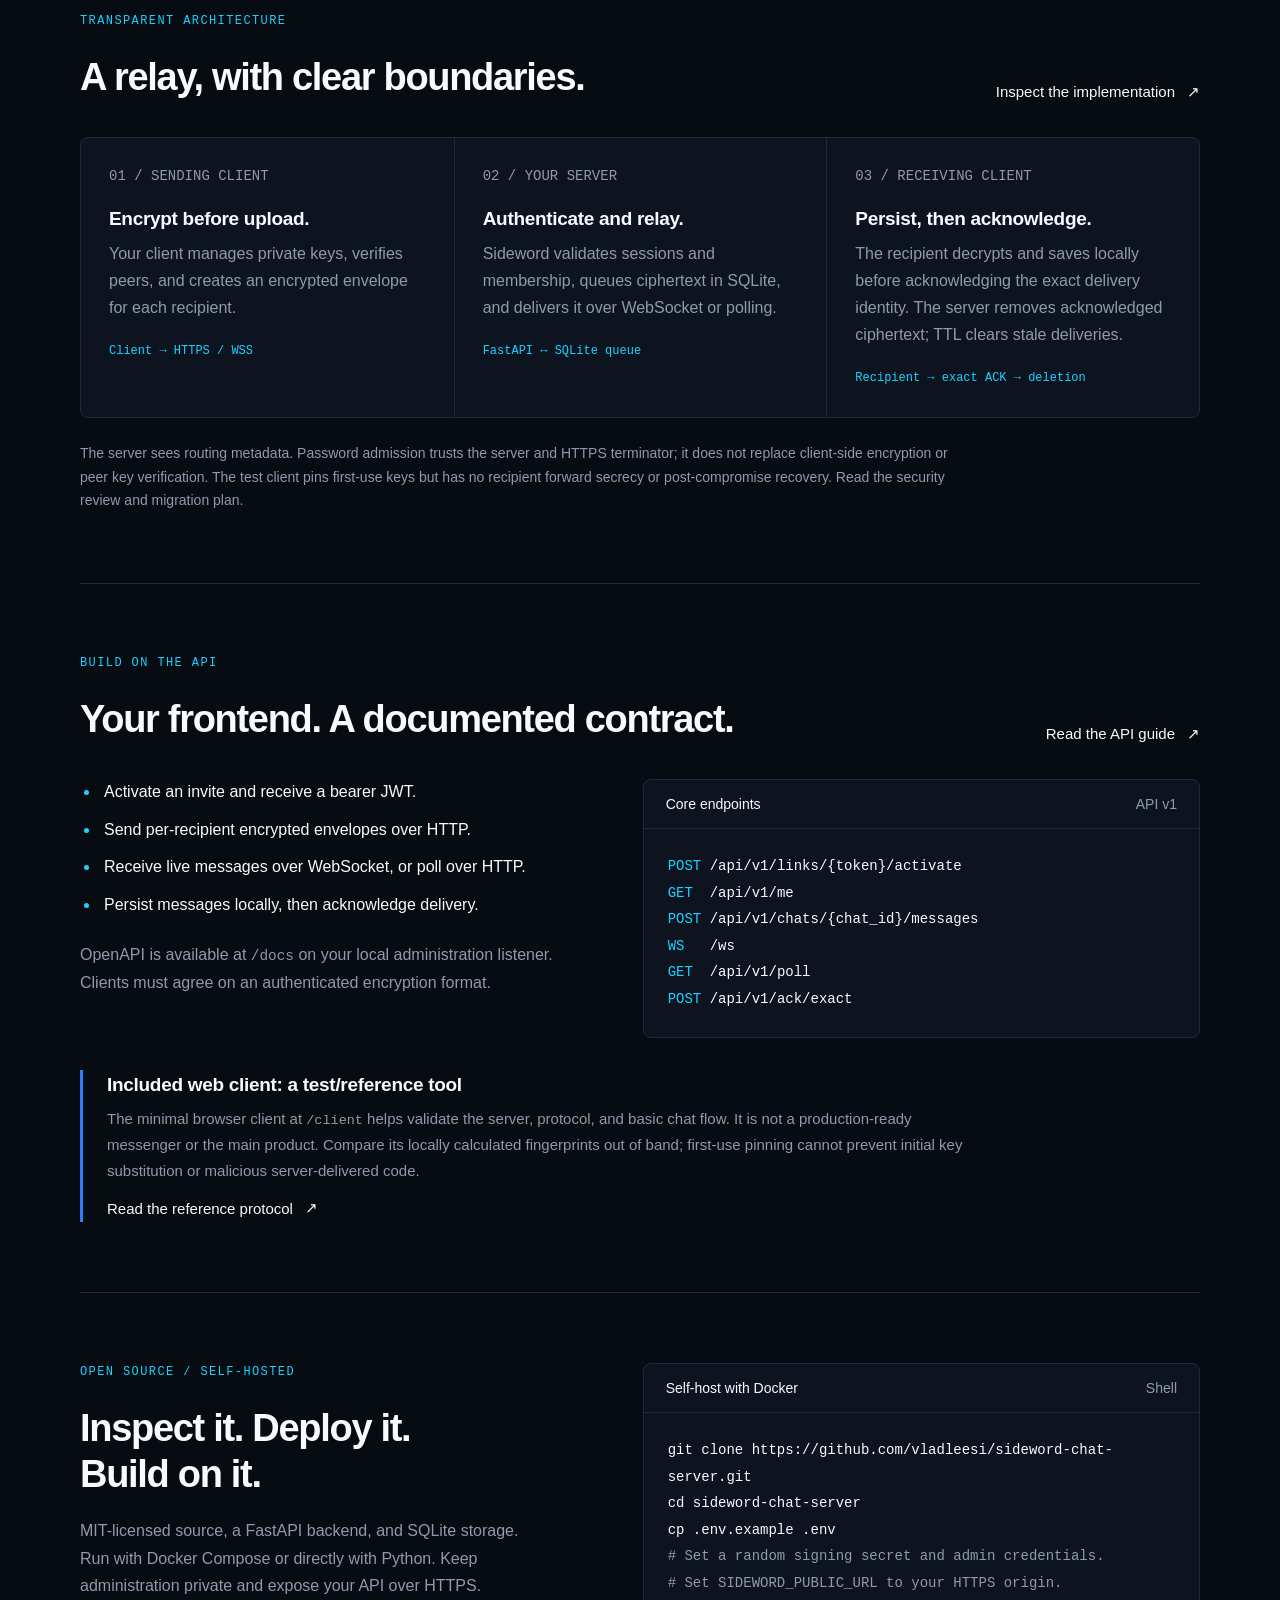
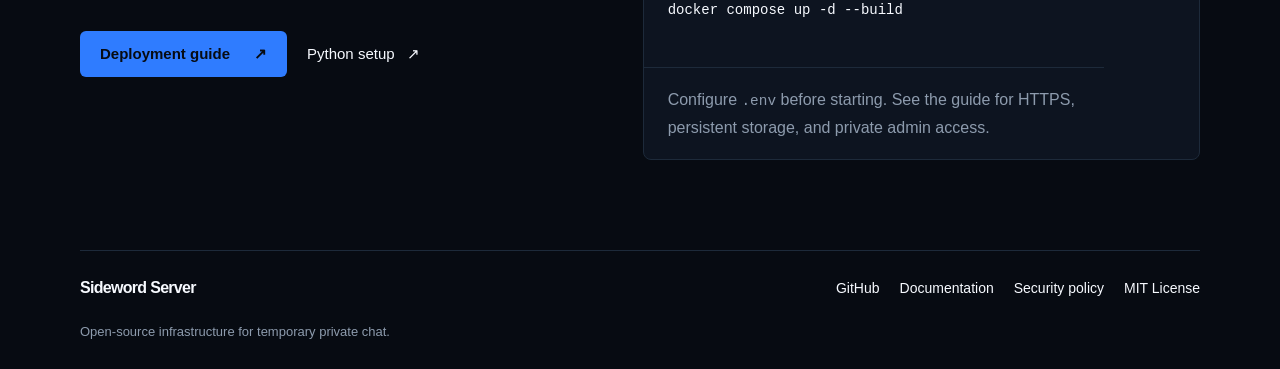
==== commit 92555b17: "fix: bind acknowledgements to exact delivery identities" ====
--- a/docs/index.html
+++ b/docs/index.html
@@ -130,7 +130,7 @@
       <ol class="steps">
         <li><span class="step-number">01 / SENDING CLIENT</span><h3>Encrypt before upload.</h3><p>Your client manages private keys, verifies peers, and creates an encrypted envelope for each recipient.</p><code>Client &#8594; HTTPS / WSS</code></li>
         <li><span class="step-number">02 / YOUR SERVER</span><h3>Authenticate and relay.</h3><p>Sideword validates sessions and membership, queues ciphertext in SQLite, and delivers it over WebSocket or polling.</p><code>FastAPI &#8596; SQLite queue</code></li>
-        <li><span class="step-number">03 / RECEIVING CLIENT</span><h3>Persist, then acknowledge.</h3><p>The recipient decrypts and saves locally before sending an ACK. The server removes acknowledged ciphertext; TTL clears stale deliveries.</p><code>Recipient &#8594; ACK &#8594; deletion</code></li>
+        <li><span class="step-number">03 / RECEIVING CLIENT</span><h3>Persist, then acknowledge.</h3><p>The recipient decrypts and saves locally before acknowledging the exact delivery identity. The server removes acknowledged ciphertext; TTL clears stale deliveries.</p><code>Recipient &#8594; exact ACK &#8594; deletion</code></li>
       </ol>
       <p class="architecture-note">The server sees routing metadata. Password admission trusts the server and HTTPS terminator; it does not replace client-side encryption or peer key verification. The test client pins first-use keys but has no recipient forward secrecy or post-compromise recovery. <a href="https://github.com/vladleesi/sideword-chat-server/blob/main/docs/SECURITY_REVIEW.md">Read the security review and migration plan.</a></p>
     </section>
@@ -151,7 +151,7 @@
 <span class="code-accent">POST</span> /api/v1/chats/{chat_id}/messages
 <span class="code-accent">WS  </span> /ws
 <span class="code-accent">GET </span> /api/v1/poll
-<span class="code-accent">POST</span> /api/v1/ack</code></pre></div>
+<span class="code-accent">POST</span> /api/v1/ack/exact</code></pre></div>
       </div>
       <aside class="reference-note"><h3>Included web client: a test/reference tool</h3><p>The minimal browser client at <code>/client</code> helps validate the server, protocol, and basic chat flow. It is not a production-ready messenger or the main product. Compare its locally calculated fingerprints out of band; first-use pinning cannot prevent initial key substitution or malicious server-delivered code.</p><a class="text-link" href="https://github.com/vladleesi/sideword-chat-server/blob/main/docs/PROTOCOL.md">Read the reference protocol <span aria-hidden="true">&#8599;</span></a></aside>
     </section>
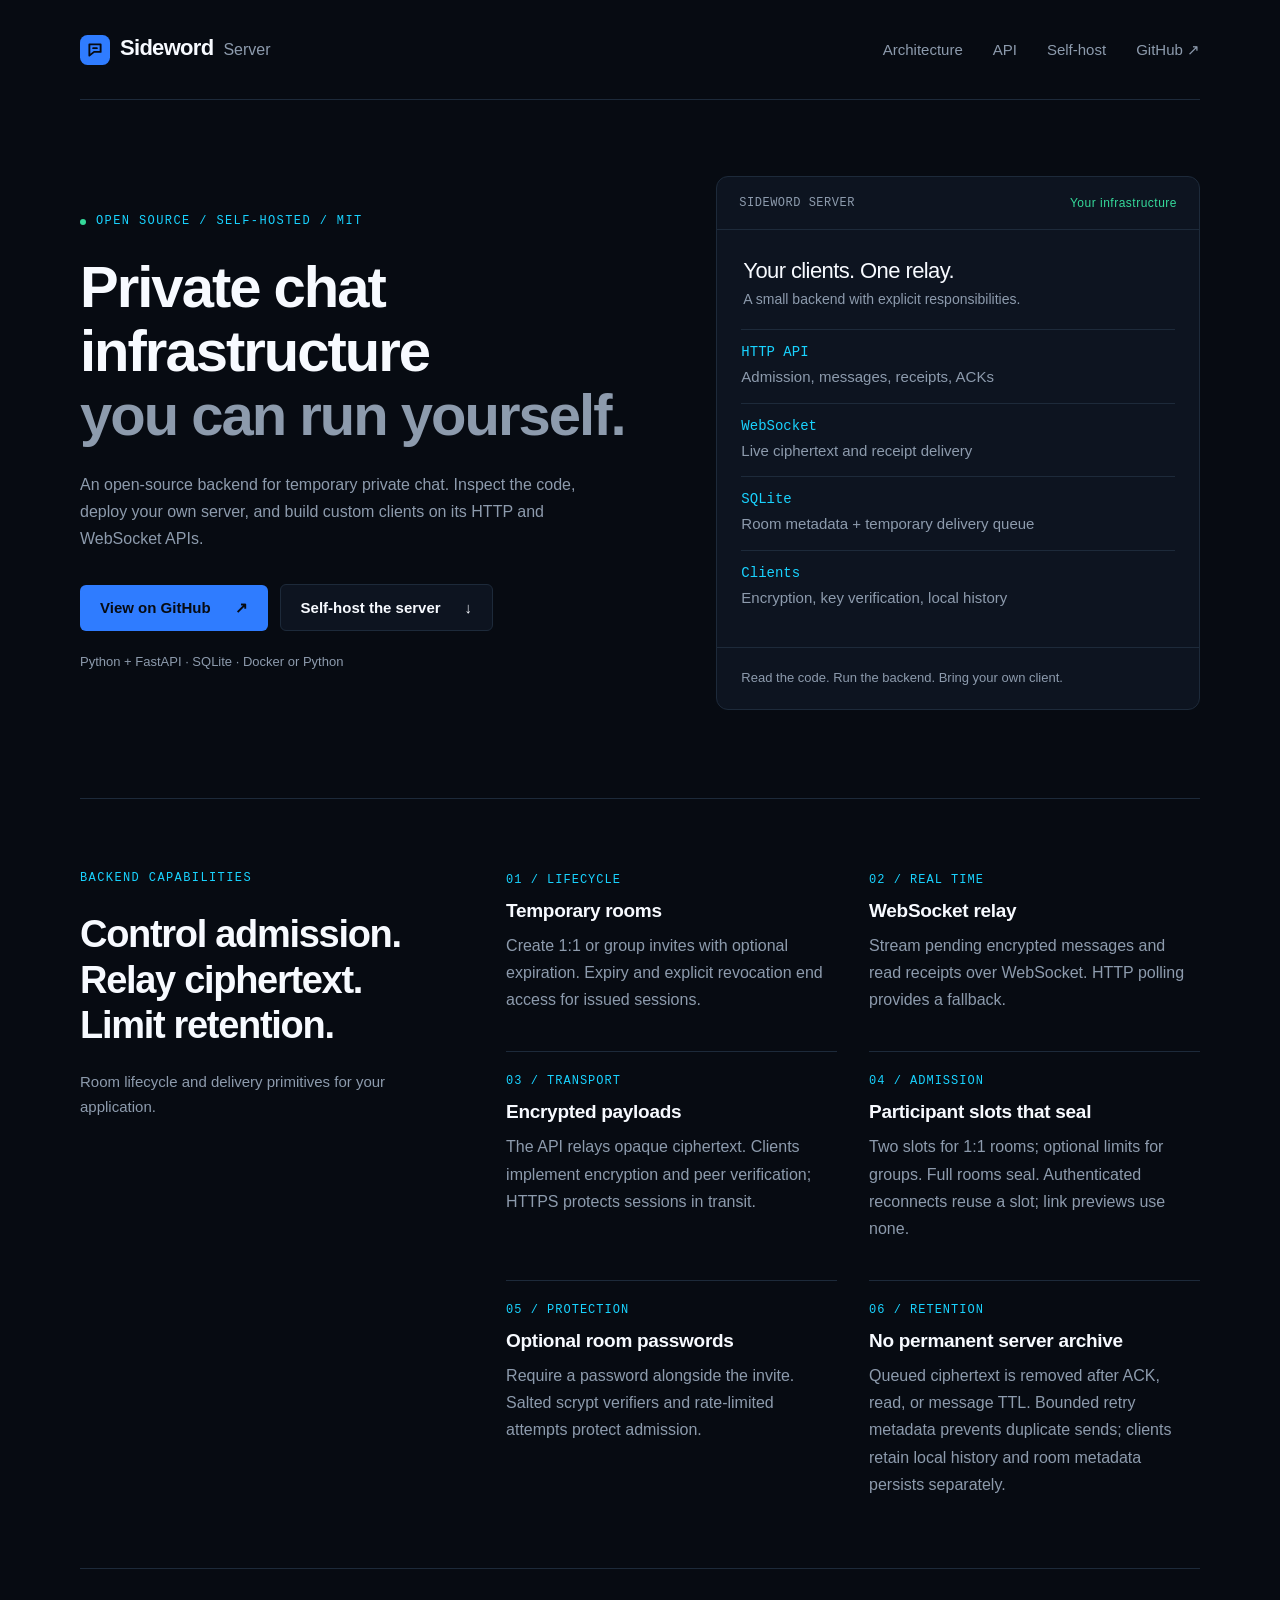
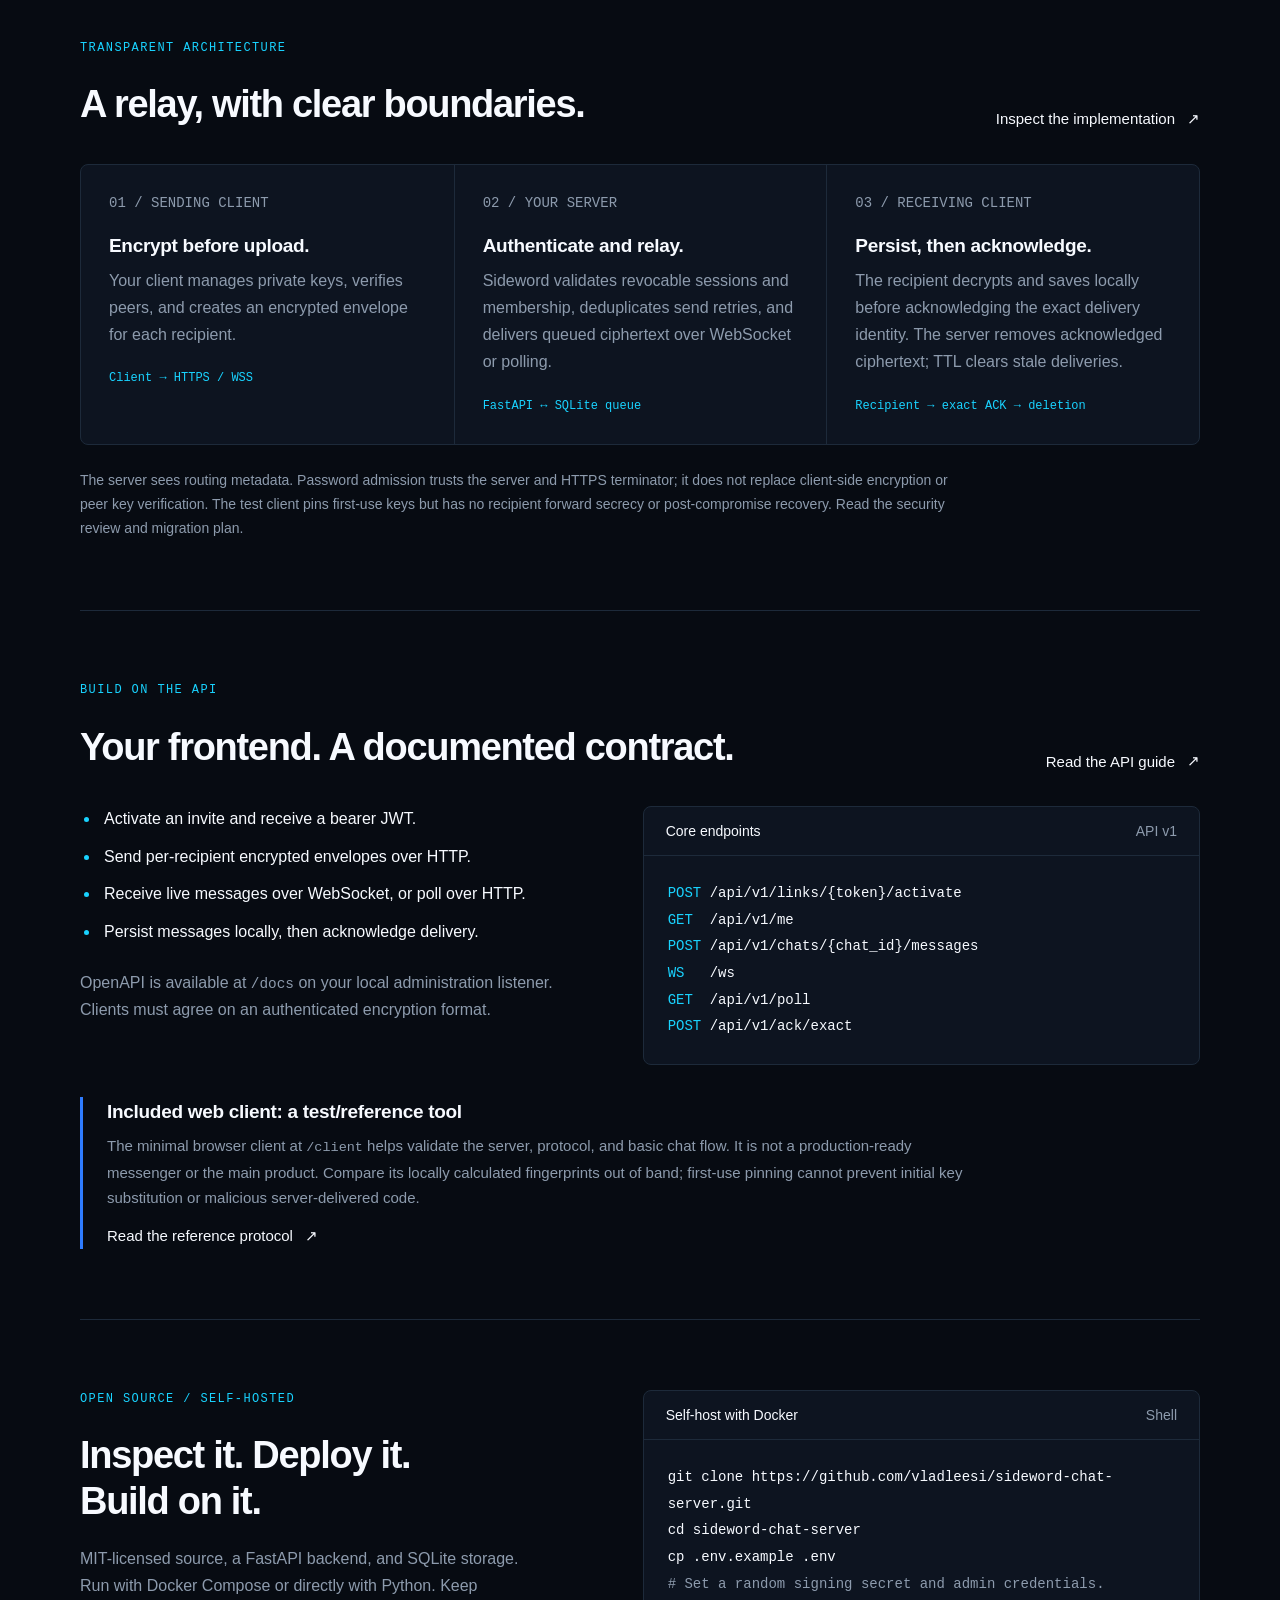
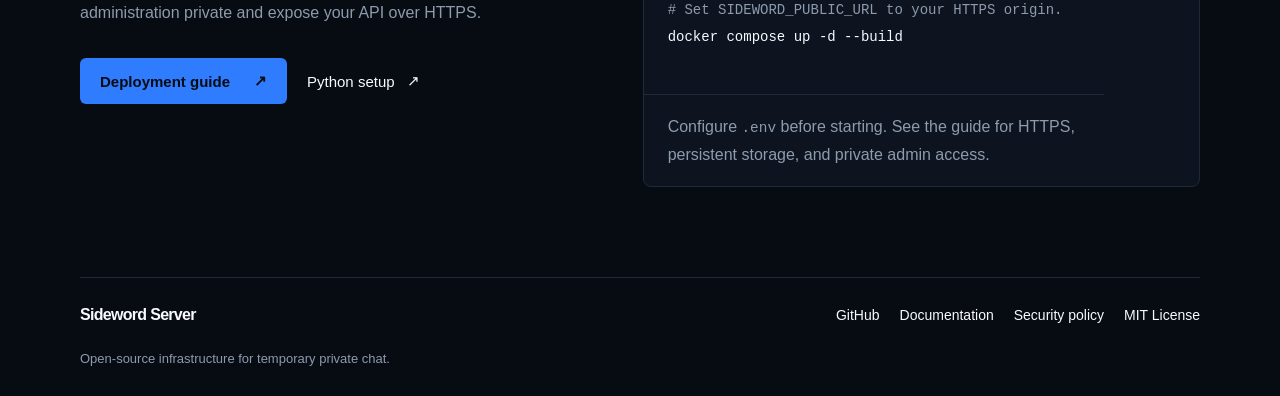
==== commit 3eac0c91: "feat: harden sessions and delivery for v0.3.0" ====
--- a/docs/index.html
+++ b/docs/index.html
@@ -122,14 +122,14 @@
         <article><span class="number">03 / TRANSPORT</span><h3>Encrypted payloads</h3><p>The API relays opaque ciphertext. Clients implement encryption and peer verification; HTTPS protects sessions in transit.</p></article>
         <article><span class="number">04 / ADMISSION</span><h3>Participant slots that seal</h3><p>Two slots for 1:1 rooms; optional limits for groups. Full rooms seal. Authenticated reconnects reuse a slot; link previews use none.</p></article>
         <article><span class="number">05 / PROTECTION</span><h3>Optional room passwords</h3><p>Require a password alongside the invite. Salted scrypt verifiers and rate-limited attempts protect admission.</p></article>
-        <article><span class="number">06 / RETENTION</span><h3>No permanent server archive</h3><p>Queued ciphertext is removed after ACK, read, or message TTL. Clients may retain local history; room metadata persists separately.</p></article>
+        <article><span class="number">06 / RETENTION</span><h3>No permanent server archive</h3><p>Queued ciphertext is removed after ACK, read, or message TTL. Bounded retry metadata prevents duplicate sends; clients retain local history and room metadata persists separately.</p></article>
       </div>
     </section>
     <section class="how wrap" id="how-it-works" aria-labelledby="how-title">
       <div class="section-heading"><div><p class="eyebrow">Transparent architecture</p><h2 id="how-title">A relay, with clear boundaries.</h2></div><a class="text-link" href="https://github.com/vladleesi/sideword-chat-server/tree/main/app">Inspect the implementation <span aria-hidden="true">&#8599;</span></a></div>
       <ol class="steps">
         <li><span class="step-number">01 / SENDING CLIENT</span><h3>Encrypt before upload.</h3><p>Your client manages private keys, verifies peers, and creates an encrypted envelope for each recipient.</p><code>Client &#8594; HTTPS / WSS</code></li>
-        <li><span class="step-number">02 / YOUR SERVER</span><h3>Authenticate and relay.</h3><p>Sideword validates sessions and membership, queues ciphertext in SQLite, and delivers it over WebSocket or polling.</p><code>FastAPI &#8596; SQLite queue</code></li>
+        <li><span class="step-number">02 / YOUR SERVER</span><h3>Authenticate and relay.</h3><p>Sideword validates revocable sessions and membership, deduplicates send retries, and delivers queued ciphertext over WebSocket or polling.</p><code>FastAPI &#8596; SQLite queue</code></li>
         <li><span class="step-number">03 / RECEIVING CLIENT</span><h3>Persist, then acknowledge.</h3><p>The recipient decrypts and saves locally before acknowledging the exact delivery identity. The server removes acknowledged ciphertext; TTL clears stale deliveries.</p><code>Recipient &#8594; exact ACK &#8594; deletion</code></li>
       </ol>
       <p class="architecture-note">The server sees routing metadata. Password admission trusts the server and HTTPS terminator; it does not replace client-side encryption or peer key verification. The test client pins first-use keys but has no recipient forward secrecy or post-compromise recovery. <a href="https://github.com/vladleesi/sideword-chat-server/blob/main/docs/SECURITY_REVIEW.md">Read the security review and migration plan.</a></p>
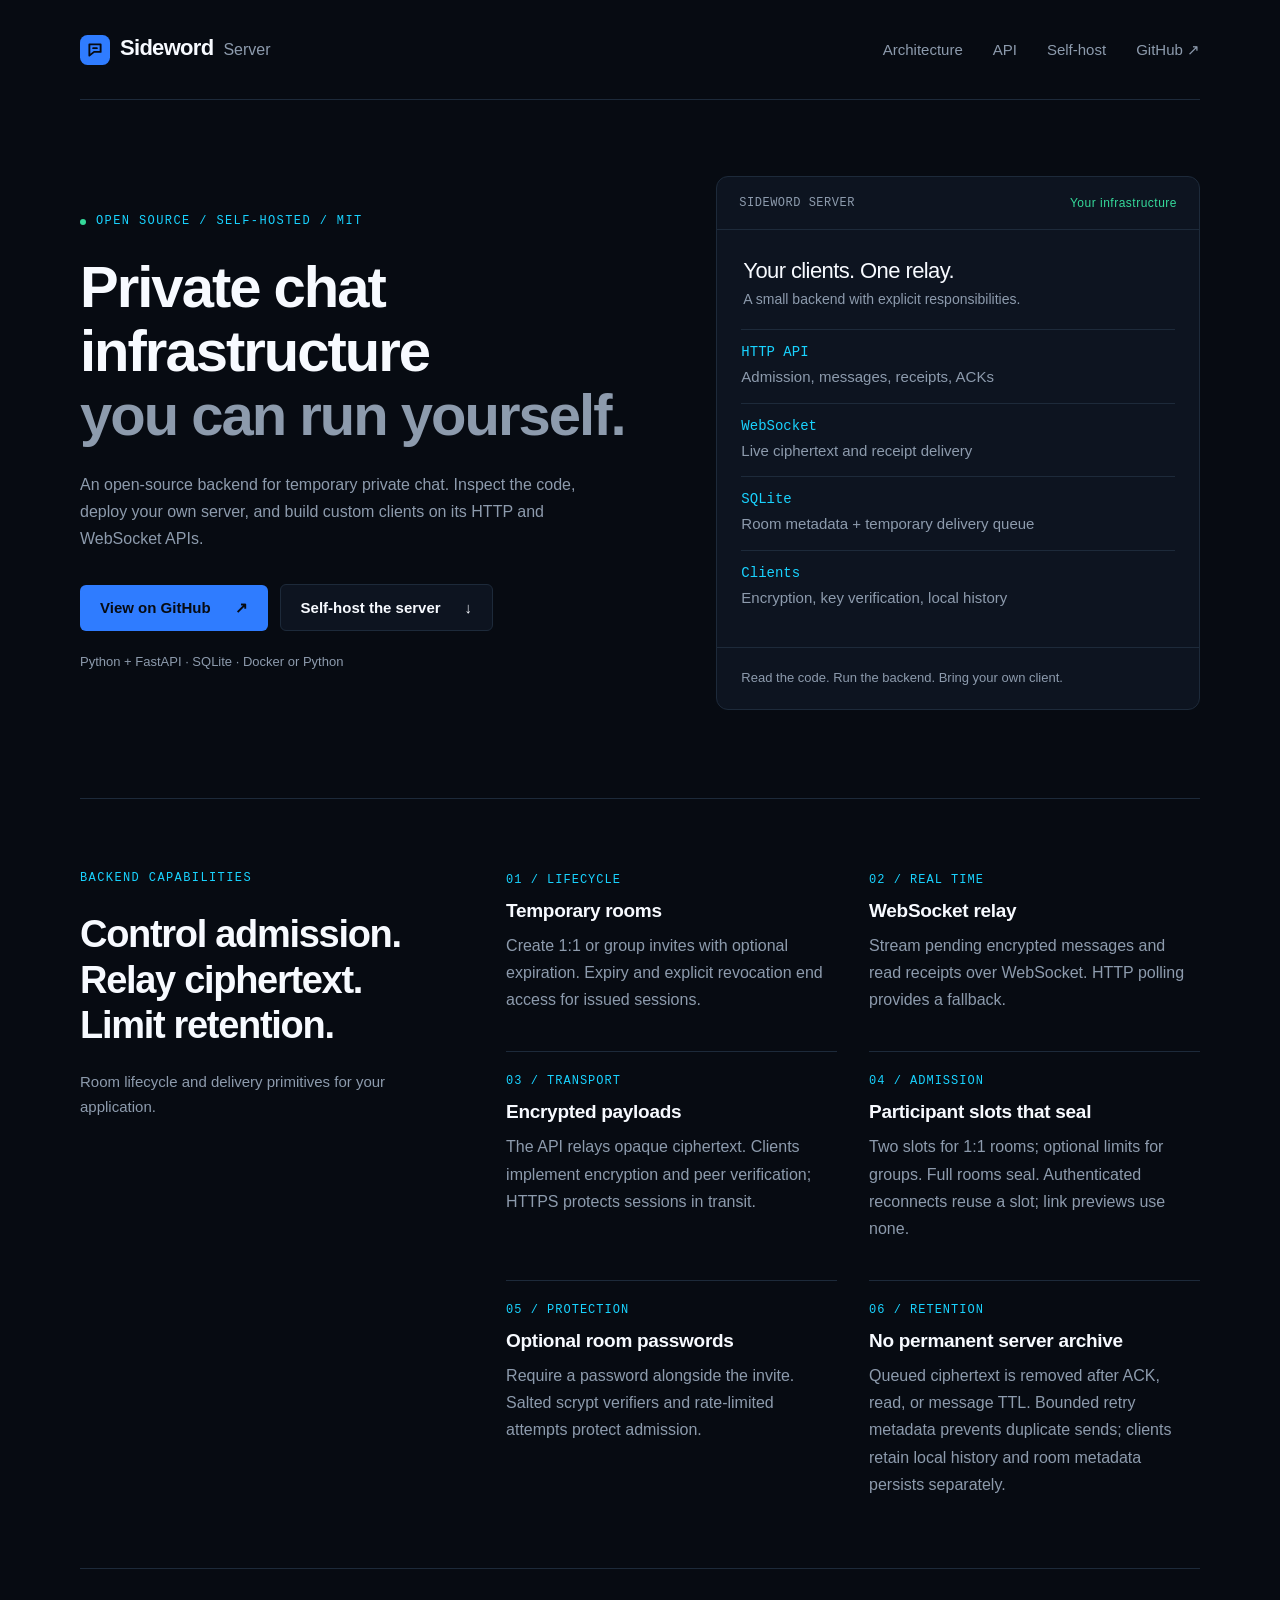
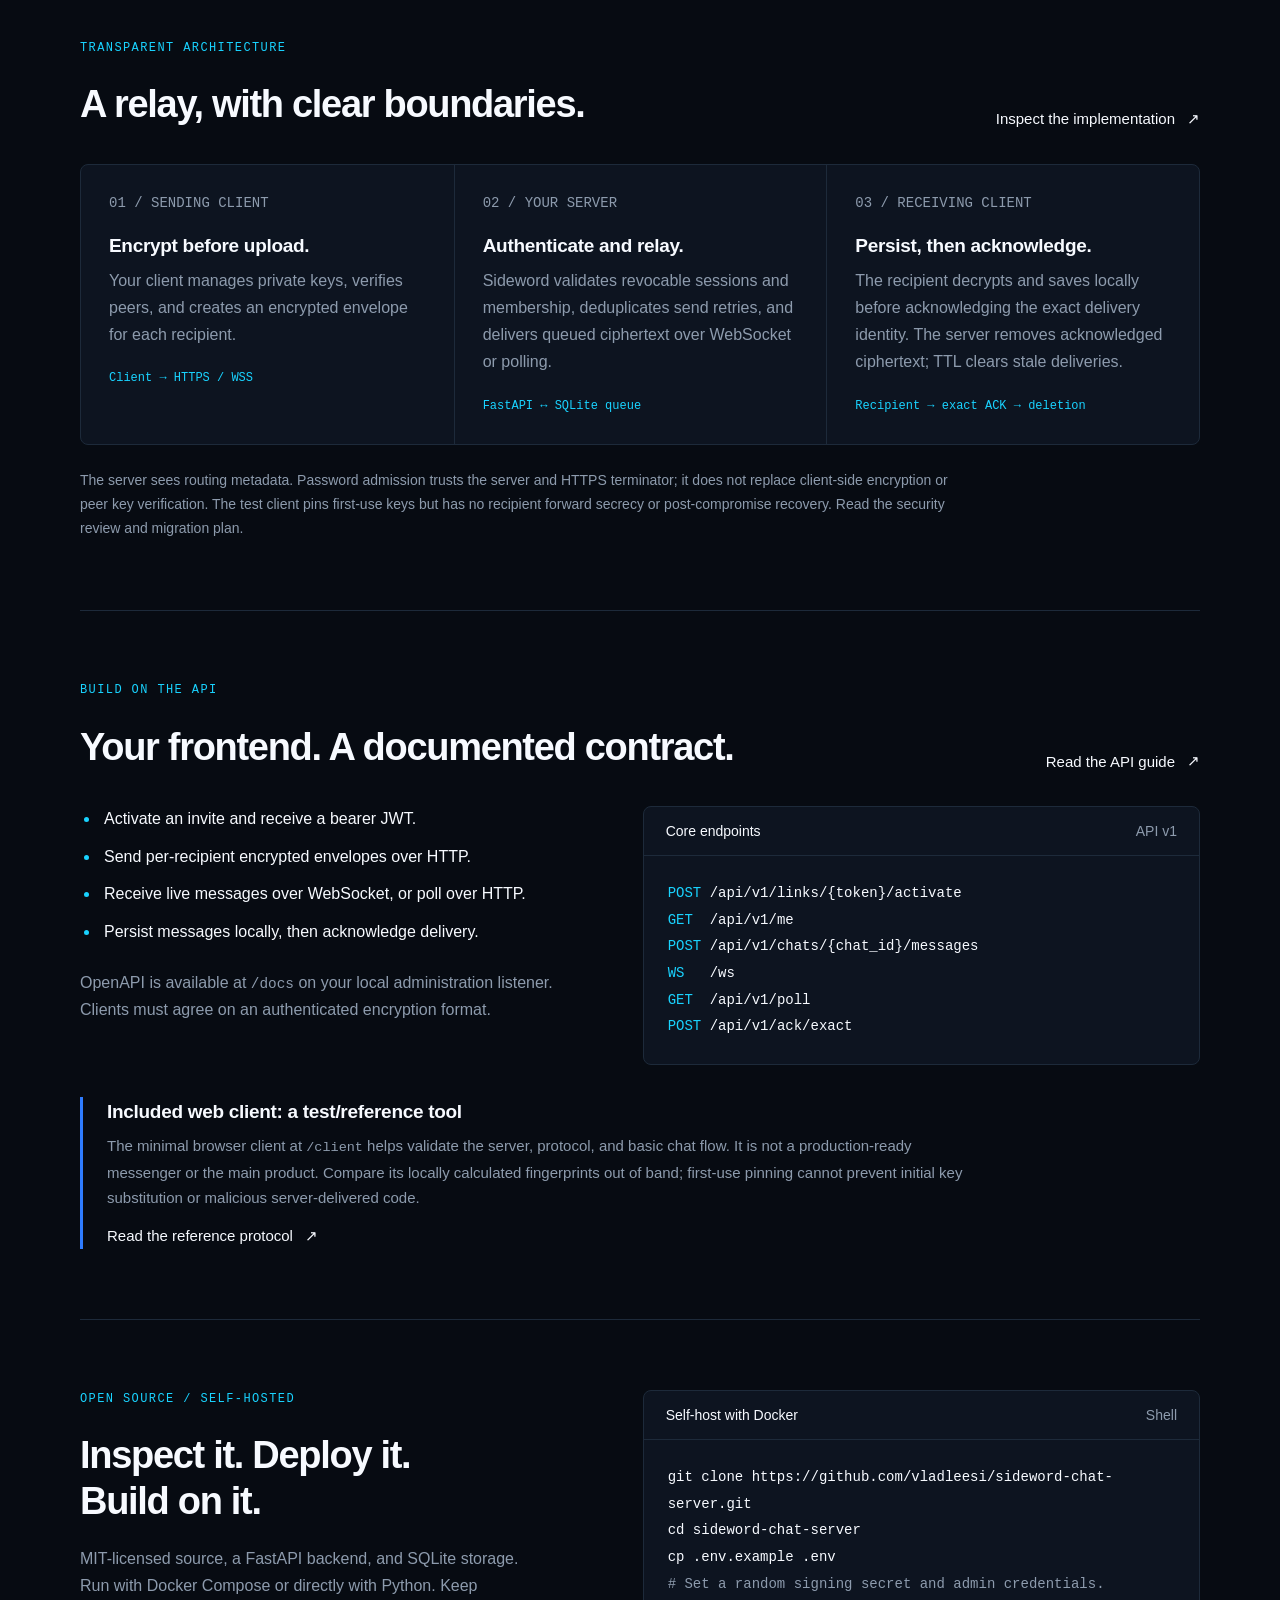
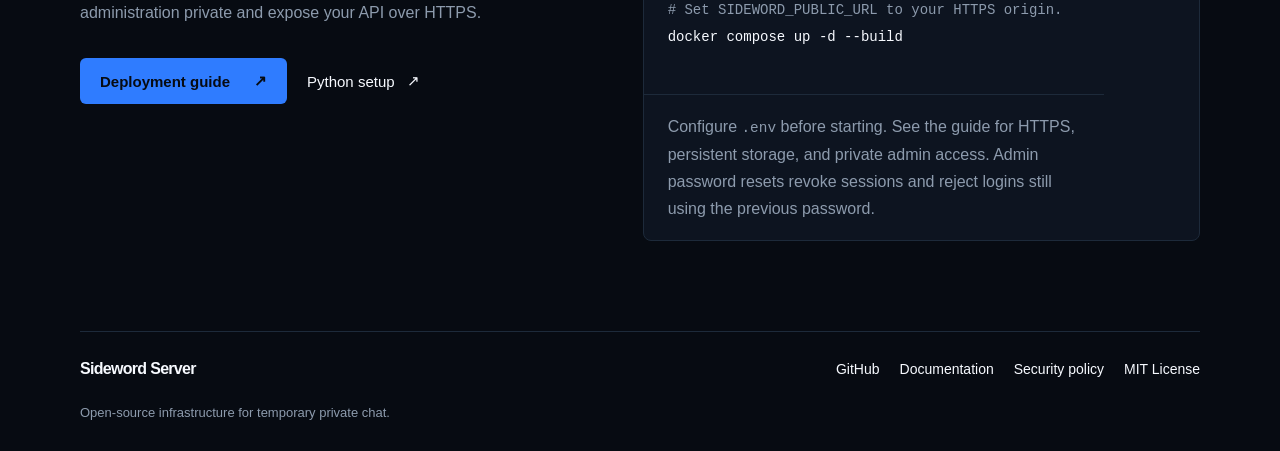
==== commit 26d48371: "fix: serialize admin login with password resets" ====
--- a/docs/index.html
+++ b/docs/index.html
@@ -162,7 +162,7 @@
 cp .env.example .env
 <span class="code-comment"># Set a random signing secret and admin credentials.</span>
 <span class="code-comment"># Set SIDEWORD_PUBLIC_URL to your HTTPS origin.</span>
-docker compose up -d --build</code></pre><p class="code-note">Configure <code>.env</code> before starting. See the guide for HTTPS, persistent storage, and private admin access.</p></div>
+docker compose up -d --build</code></pre><p class="code-note">Configure <code>.env</code> before starting. See the guide for HTTPS, persistent storage, and private admin access. Admin password resets revoke sessions and reject logins still using the previous password.</p></div>
     </section>
   </main>
   <footer class="footer wrap"><a class="brand" href="./">Sideword Server</a><nav aria-label="Project resources"><a href="https://github.com/vladleesi/sideword-chat-server">GitHub</a><a href="https://github.com/vladleesi/sideword-chat-server#readme">Documentation</a><a href="https://github.com/vladleesi/sideword-chat-server/blob/main/SECURITY.md">Security policy</a><a href="https://github.com/vladleesi/sideword-chat-server/blob/main/LICENSE">MIT License</a></nav><p>Open-source infrastructure for temporary private chat.</p></footer>
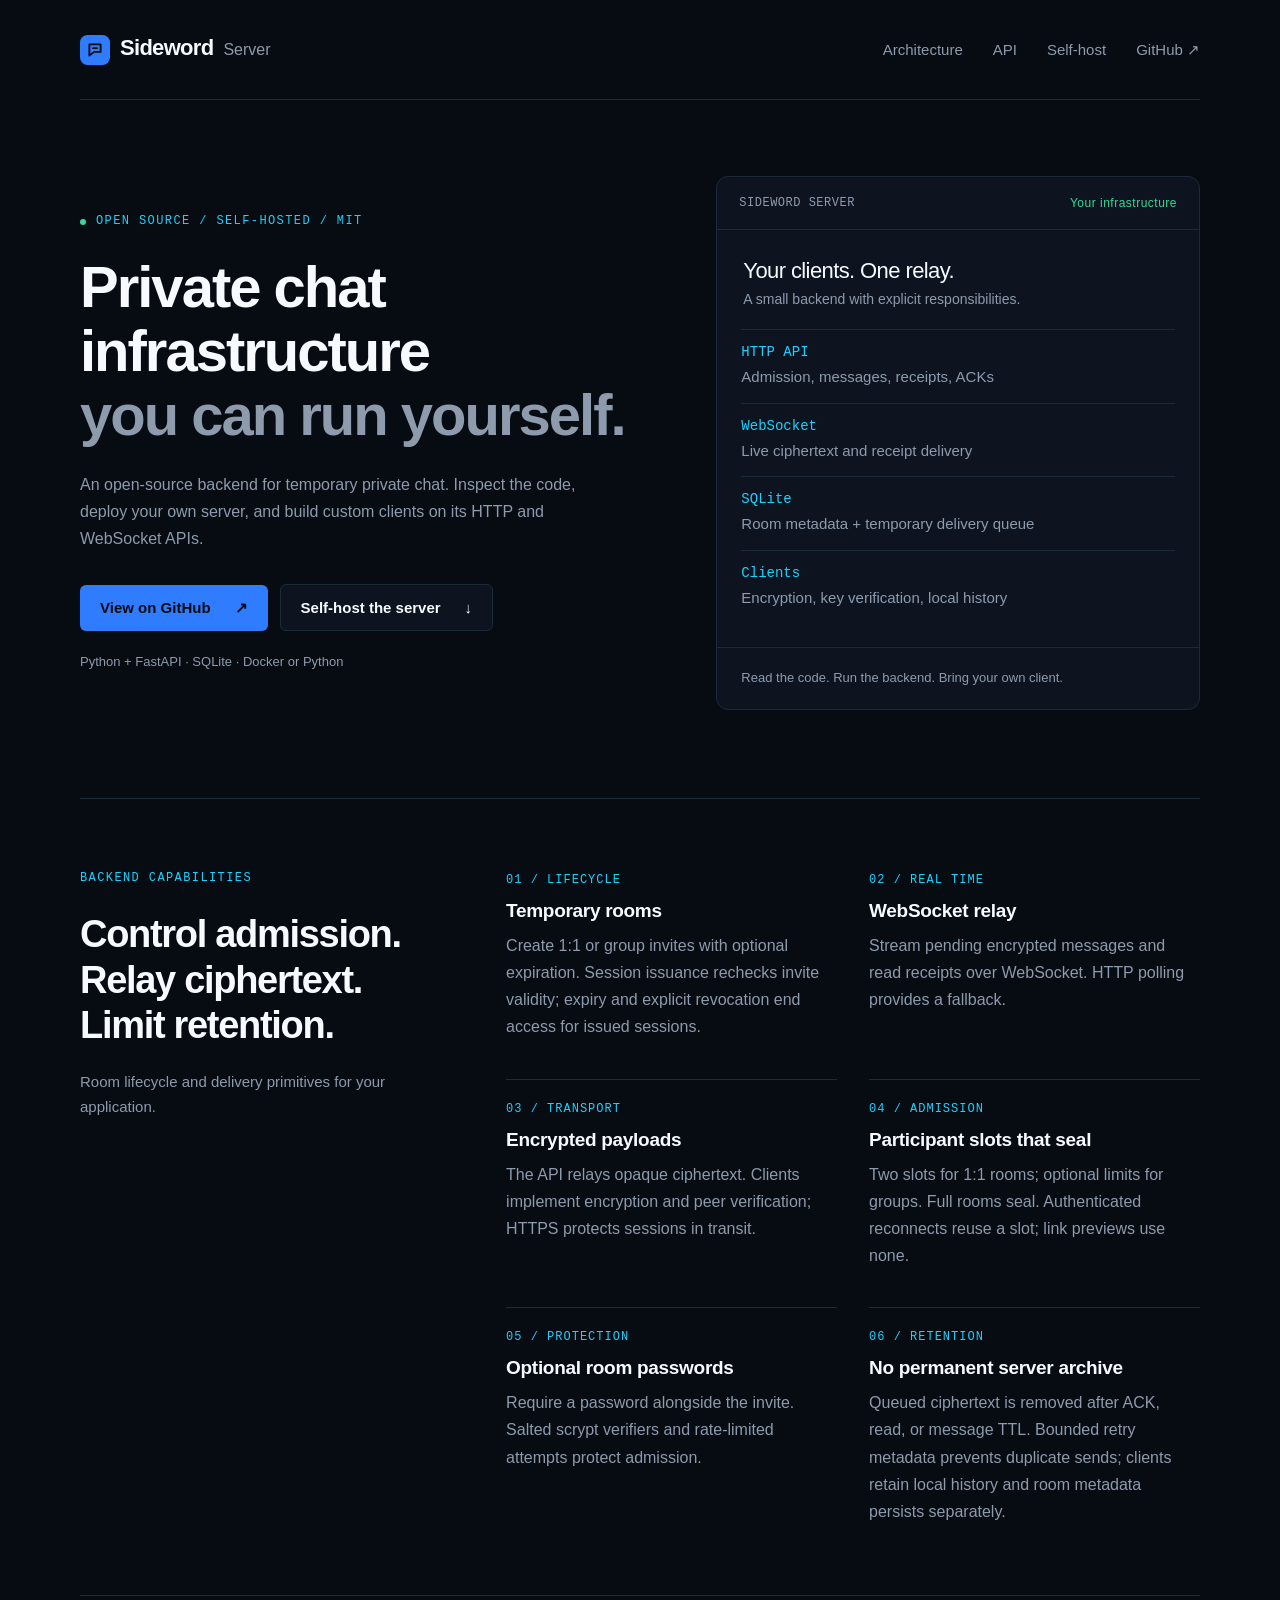
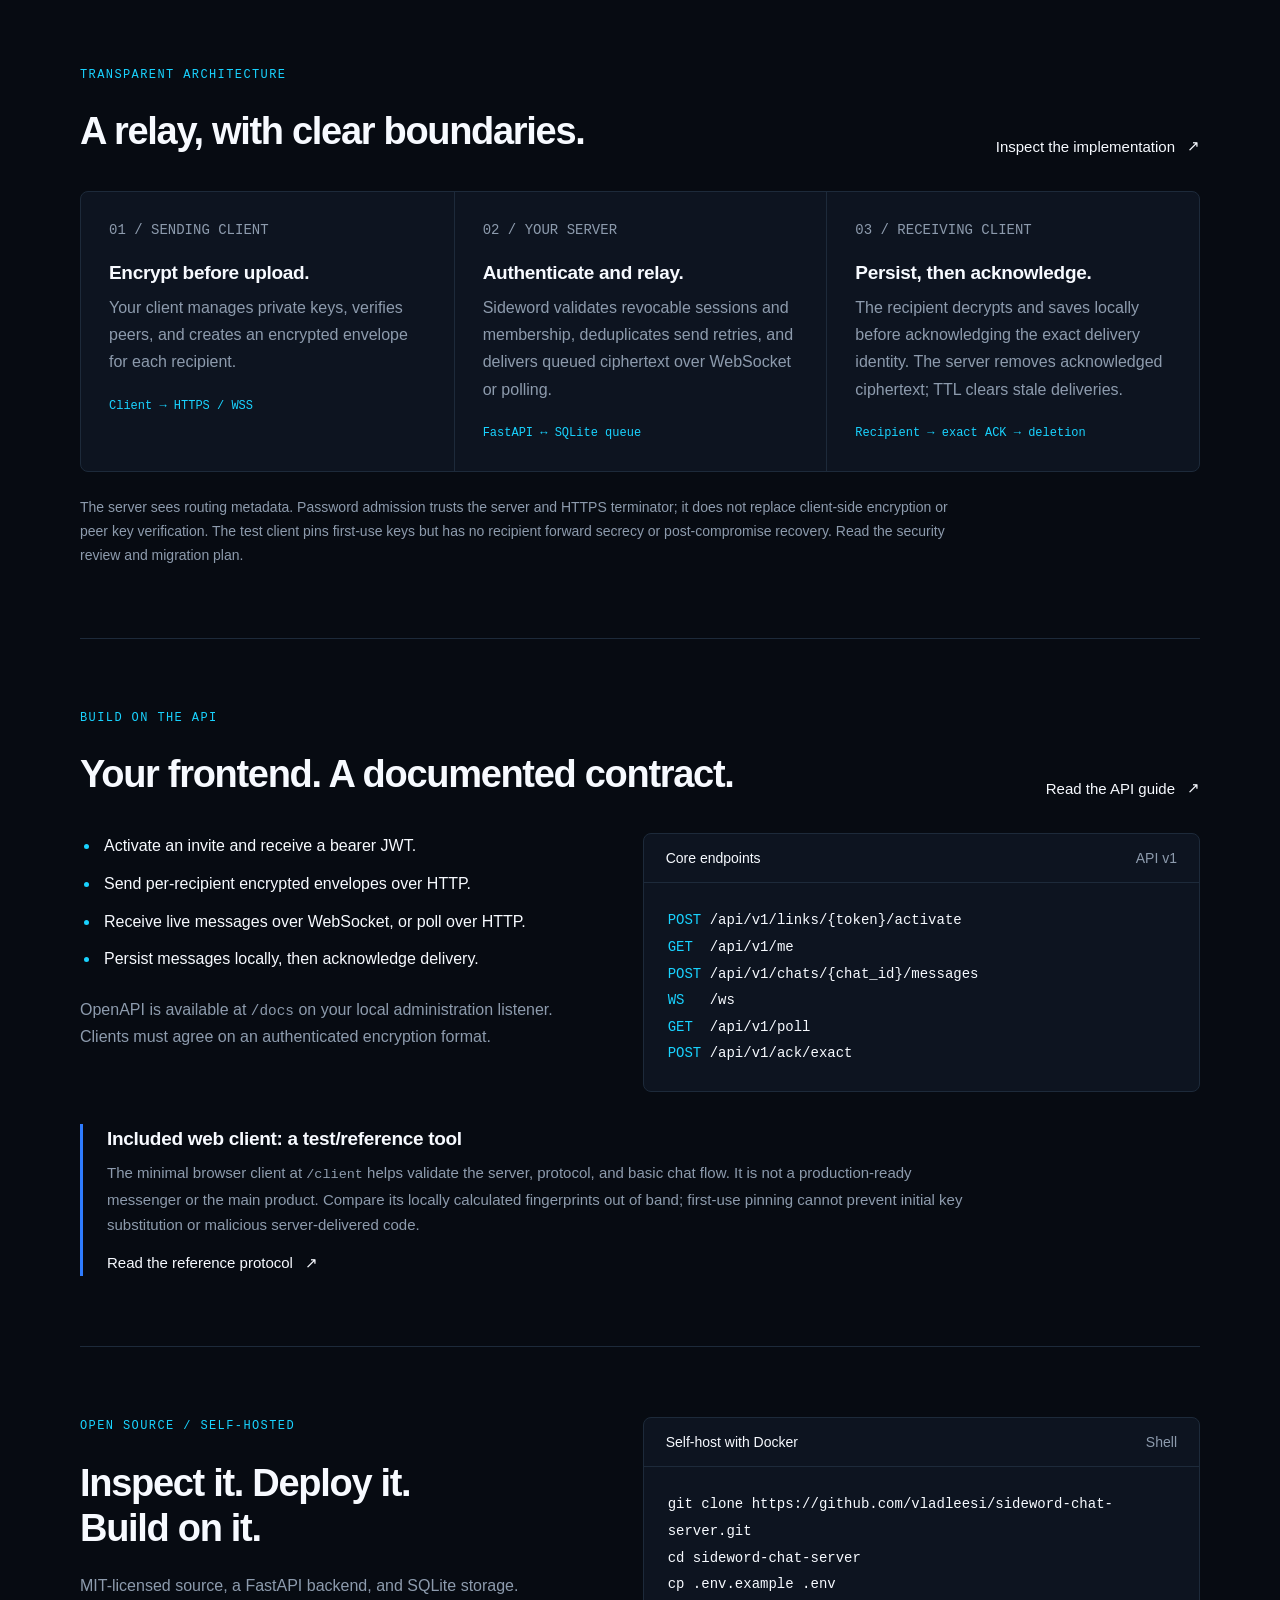
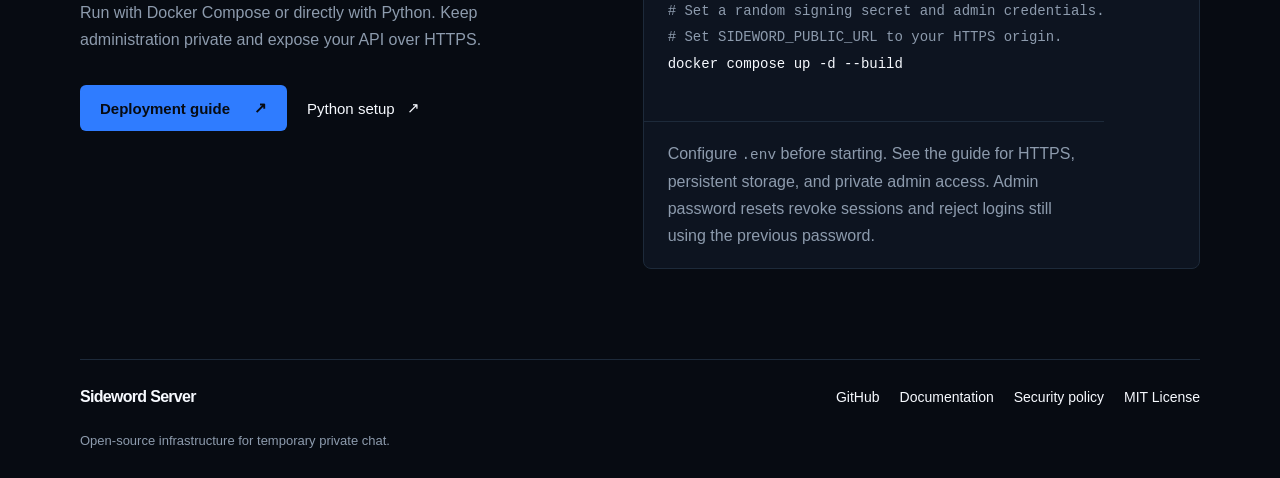
==== commit 679747fc: "fix: harden client session recovery" ====
--- a/docs/index.html
+++ b/docs/index.html
@@ -117,7 +117,7 @@
     <section class="features wrap" id="privacy" aria-labelledby="privacy-title">
       <div class="section-intro"><p class="eyebrow">Backend capabilities</p><h2 id="privacy-title">Control admission.<br>Relay ciphertext.<br>Limit retention.</h2><p>Room lifecycle and delivery primitives for your application.</p></div>
       <div class="feature-grid">
-        <article><span class="number">01 / LIFECYCLE</span><h3>Temporary rooms</h3><p>Create 1:1 or group invites with optional expiration. Expiry and explicit revocation end access for issued sessions.</p></article>
+        <article><span class="number">01 / LIFECYCLE</span><h3>Temporary rooms</h3><p>Create 1:1 or group invites with optional expiration. Session issuance rechecks invite validity; expiry and explicit revocation end access for issued sessions.</p></article>
         <article><span class="number">02 / REAL TIME</span><h3>WebSocket relay</h3><p>Stream pending encrypted messages and read receipts over WebSocket. HTTP polling provides a fallback.</p></article>
         <article><span class="number">03 / TRANSPORT</span><h3>Encrypted payloads</h3><p>The API relays opaque ciphertext. Clients implement encryption and peer verification; HTTPS protects sessions in transit.</p></article>
         <article><span class="number">04 / ADMISSION</span><h3>Participant slots that seal</h3><p>Two slots for 1:1 rooms; optional limits for groups. Full rooms seal. Authenticated reconnects reuse a slot; link previews use none.</p></article>
